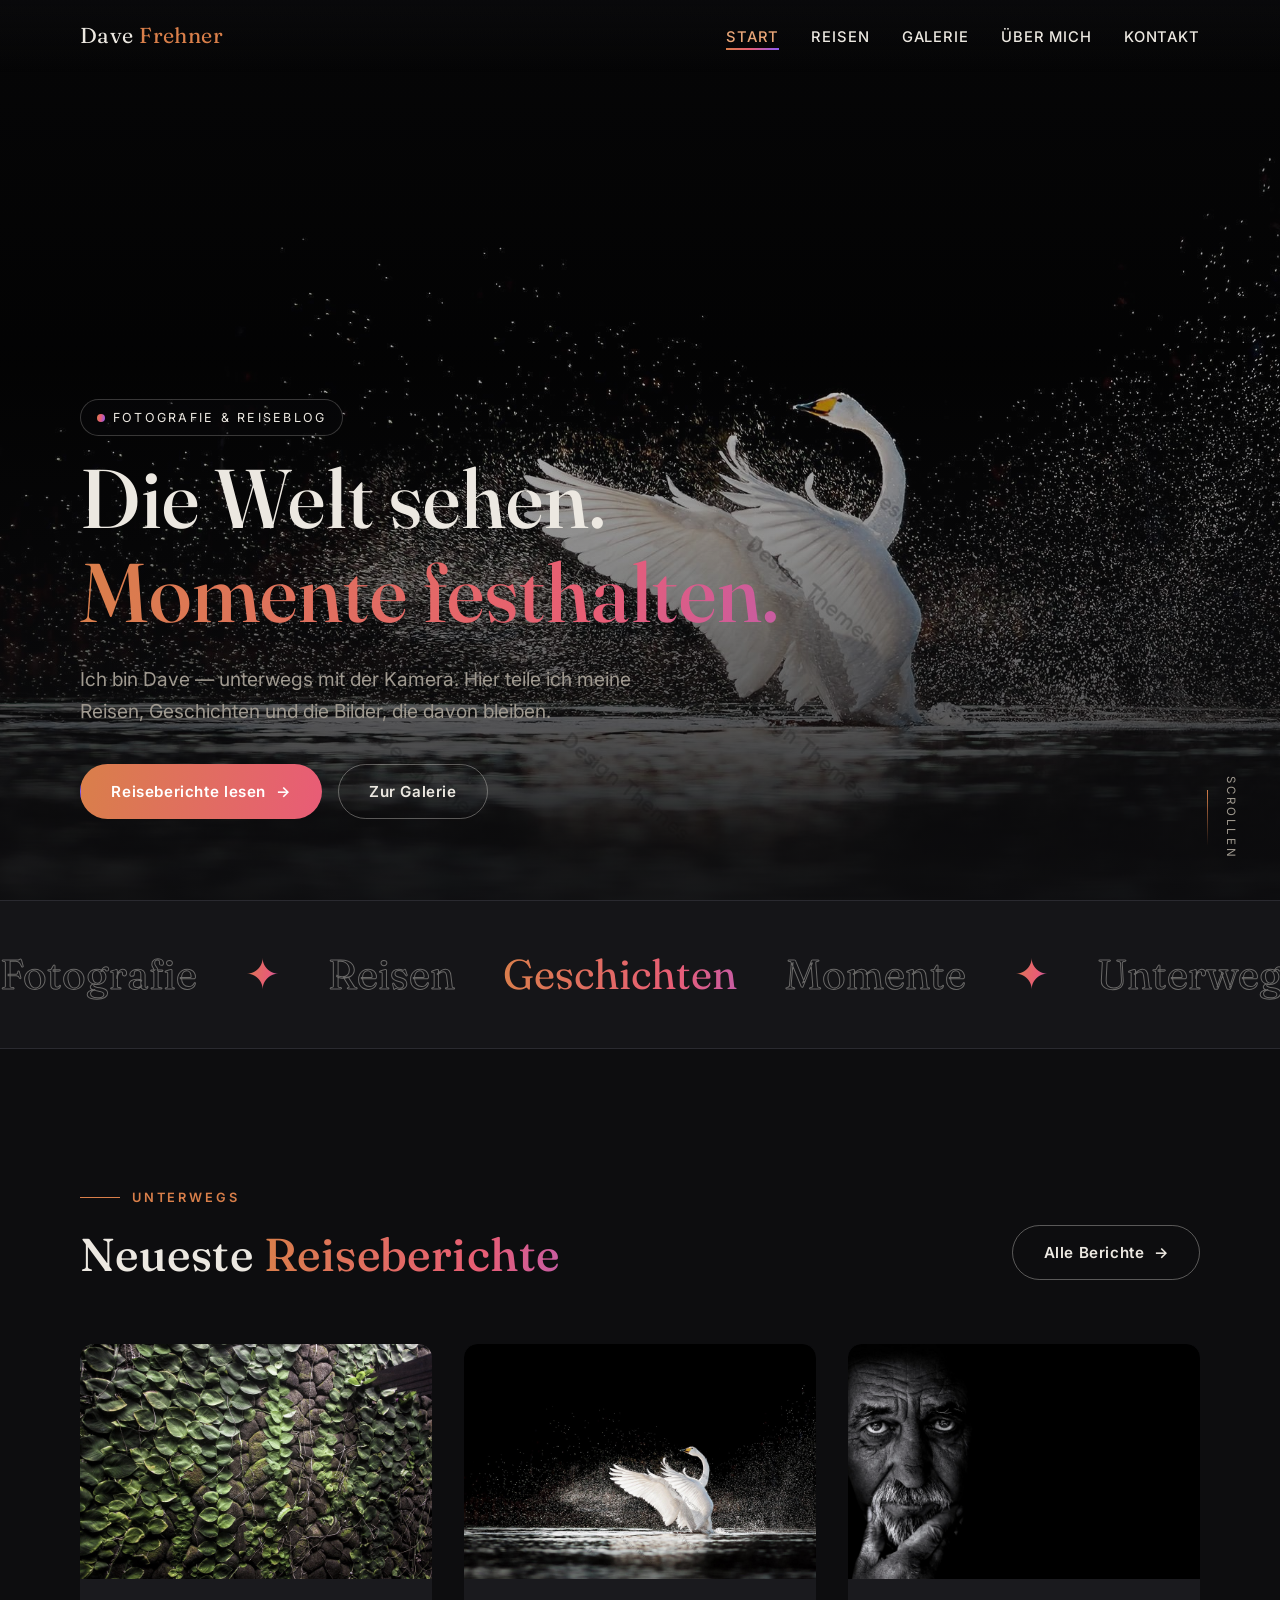
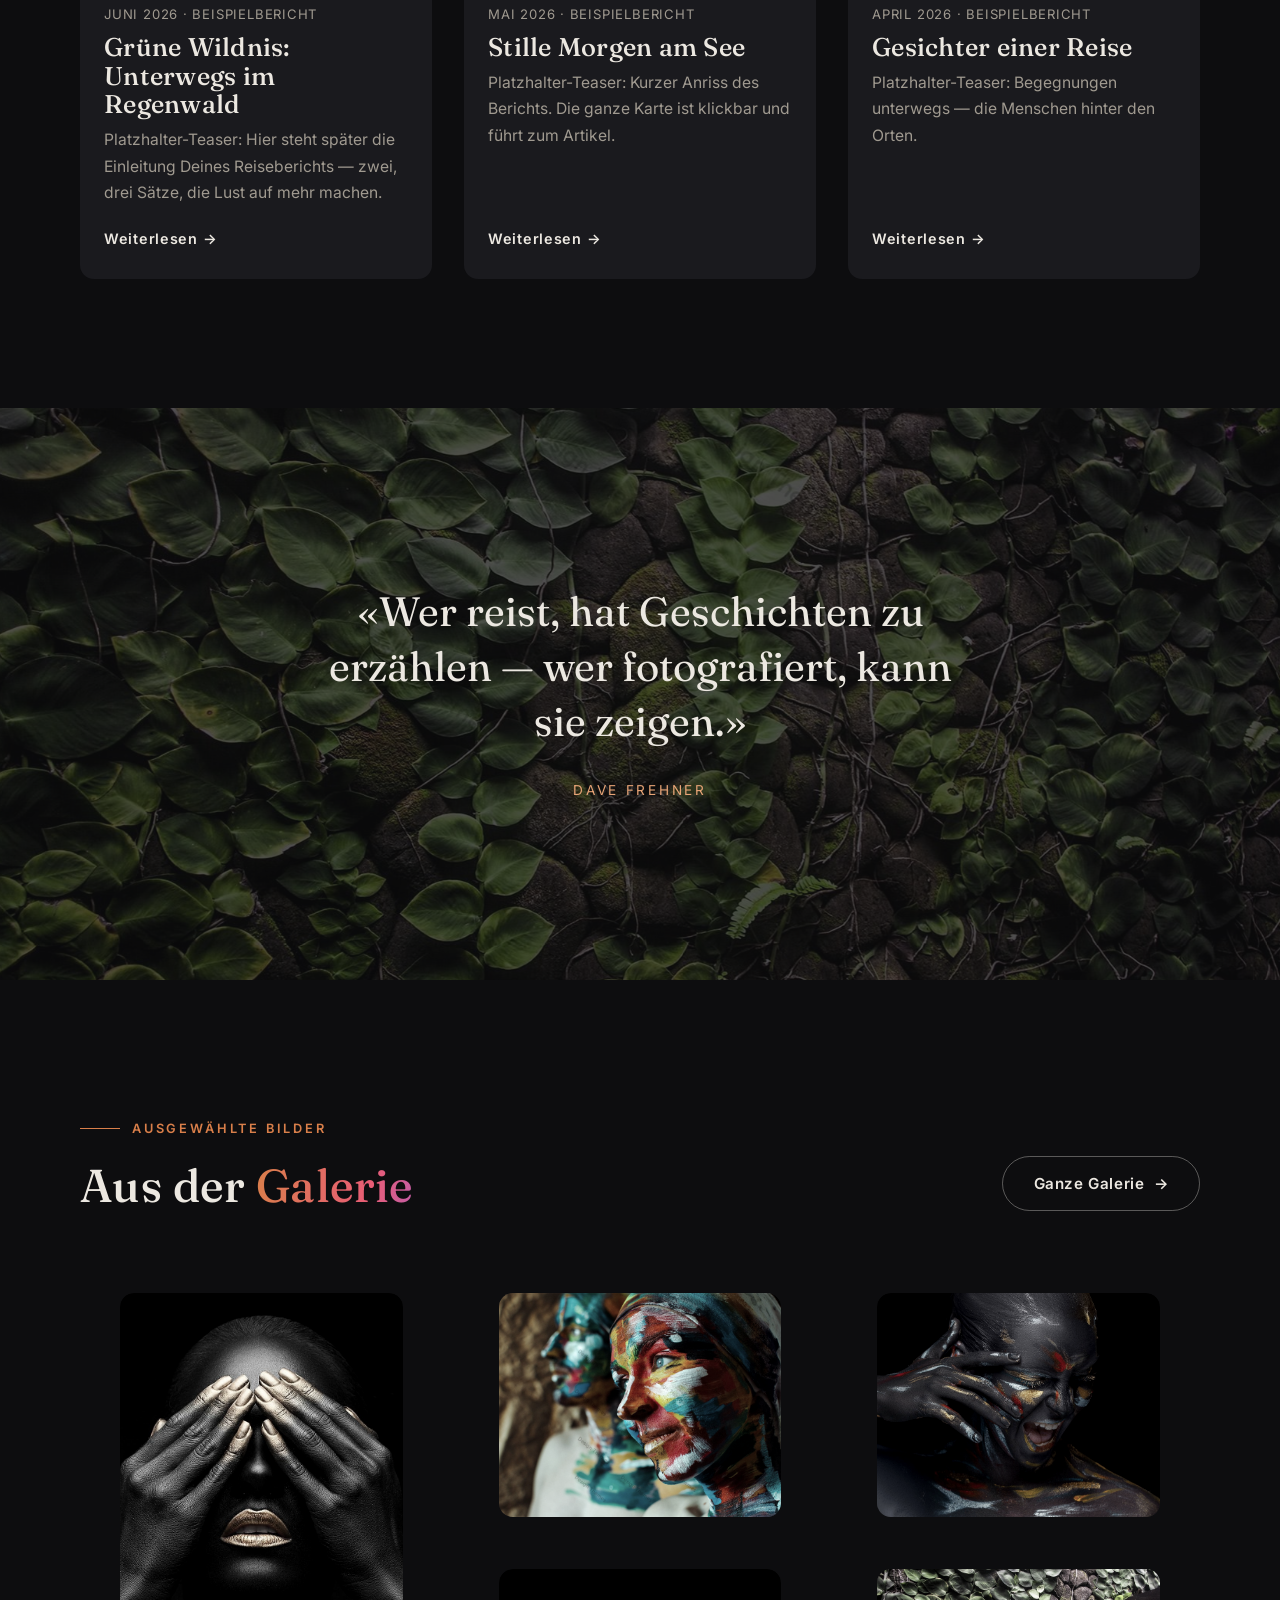
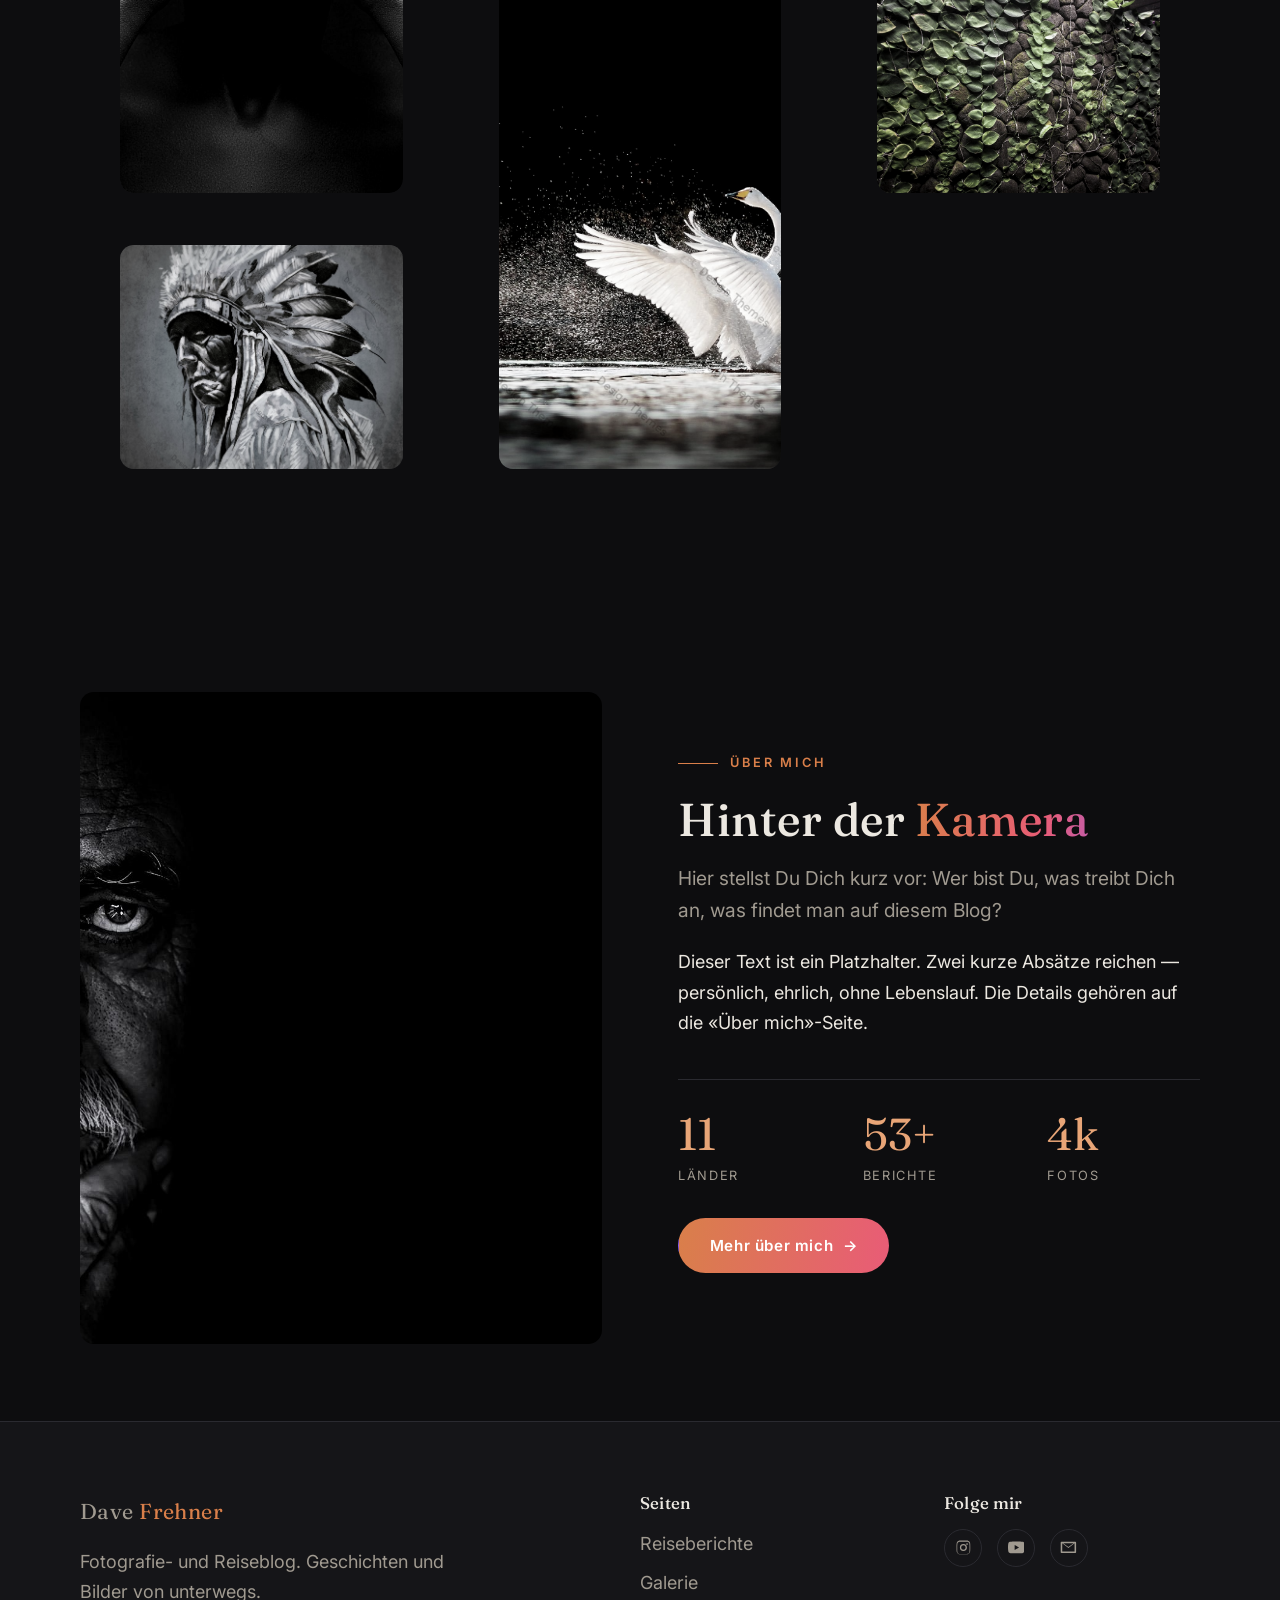
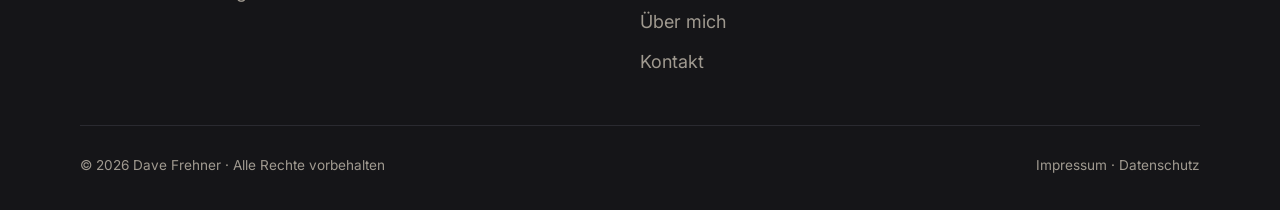
==== index.html @ 91f78898 "Website hinzugefuegt (neue-website)" ====
<!DOCTYPE html>
<html lang="de">
<head>
<meta charset="utf-8">
<meta name="viewport" content="width=device-width, initial-scale=1">
<title>Dave Frehner — Fotografie &amp; Reisen</title>
<meta name="description" content="Persönlicher Foto- und Reiseblog von Dave Frehner. Geschichten, Bilder und Eindrücke von unterwegs.">
<link rel="preconnect" href="https://fonts.googleapis.com">
<link rel="preconnect" href="https://fonts.gstatic.com" crossorigin>
<link href="https://fonts.googleapis.com/css2?family=Fraunces:opsz,wght@9..144,400;9..144,500;9..144,600&family=Inter:wght@400;500;600&display=swap" rel="stylesheet">
<link rel="stylesheet" href="style.css">
</head>
<body>

<div class="scroll-progress" aria-hidden="true"><span></span></div>

<button class="fab-nav" aria-label="Menü öffnen" aria-expanded="false" aria-controls="mega-menu">
  <span class="bars"><span></span><span></span><span></span></span>
</button>

<nav class="mega-menu" id="mega-menu" aria-label="Seitenmenü">
  <div class="mega-inner">
    <ul class="mega-links">
      <li><a href="index.html" aria-current="page"><span class="num">01</span>Start</a></li>
      <li><a href="reisen.html"><span class="num">02</span>Reisen</a></li>
      <li><a href="galerie.html"><span class="num">03</span>Galerie</a></li>
      <li><a href="ueber-mich.html"><span class="num">04</span>Über mich</a></li>
      <li><a href="kontakt.html"><span class="num">05</span>Kontakt</a></li>
    </ul>
    <div class="mega-footer">Fotografie &amp; Reisen · Dave Frehner</div>
  </div>
</nav>

<header class="site-header">
  <nav class="nav" aria-label="Hauptnavigation">
    <a class="brand" href="index.html">Dave <em>Frehner</em></a>
    <ul class="nav-links">
      <li><a href="index.html" aria-current="page">Start</a></li>
      <li><a href="reisen.html">Reisen</a></li>
      <li><a href="galerie.html">Galerie</a></li>
      <li><a href="ueber-mich.html">Über mich</a></li>
      <li><a href="kontakt.html">Kontakt</a></li>
    </ul>
  </nav>
</header>

<main>

  <!-- Hero -->
  <section class="hero">
    <div class="hero-media">
      <video autoplay muted loop playsinline poster="swan.jpg" aria-label="Fotoimpressionen als Videoschleife">
        <source src="hero.mp4" type="video/mp4">
      </video>
    </div>
    <div class="hero-content">
      <span><span class="hero-badge"><span class="dot"></span>Fotografie &amp; Reiseblog</span></span>
      <h1>Die Welt sehen.<br><span class="grad-text">Momente festhalten.</span></h1>
      <p class="lead">Ich bin Dave — unterwegs mit der Kamera. Hier teile ich meine Reisen, Geschichten und die Bilder, die davon bleiben.</p>
      <div class="hero-actions">
        <a class="btn btn-primary" href="reisen.html">Reiseberichte lesen <span class="arrow">→</span></a>
        <a class="btn btn-ghost" href="galerie.html">Zur Galerie</a>
      </div>
    </div>
    <span class="hero-scroll" aria-hidden="true">Scrollen</span>
  </section>

  <!-- Laufband -->
  <div class="marquee" aria-hidden="true">
    <div class="marquee-track"><span>Fotografie</span><span class="fill">✦</span><span>Reisen</span><span class="fill">Geschichten</span><span>Momente</span><span class="fill">✦</span><span>Unterwegs</span><span class="fill">Abenteuer</span><span>Fotografie</span><span class="fill">✦</span><span>Reisen</span><span class="fill">Geschichten</span><span>Momente</span><span class="fill">✦</span><span>Unterwegs</span><span class="fill">Abenteuer</span></div>
  </div>

  <!-- Neueste Reisen -->
  <section class="section">
    <div class="container">
      <div class="section-head reveal">
        <div>
          <span class="kicker">Unterwegs</span>
          <h2>Neueste <span class="grad-text">Reiseberichte</span></h2>
        </div>
        <a class="more btn btn-ghost" href="reisen.html">Alle Berichte <span class="arrow">→</span></a>
      </div>
      <div class="card-grid">
        <article class="card reveal">
          <div class="card-media">
            <span class="card-tag">Natur</span>
            <img src="vines.jpg" alt="Dicht bewachsene grüne Blätterwand" loading="lazy">
          </div>
          <div class="card-body">
            <span class="card-meta">Juni 2026 · Beispielbericht</span>
            <h3><a class="card-link-overlay" href="reise-artikel.html">Grüne Wildnis: Unterwegs im Regenwald</a></h3>
            <p>Platzhalter-Teaser: Hier steht später die Einleitung Deines Reiseberichts — zwei, drei Sätze, die Lust auf mehr machen.</p>
            <span class="card-link">Weiterlesen →</span>
          </div>
        </article>
        <article class="card reveal reveal-delay-1">
          <div class="card-media">
            <span class="card-tag">Tierwelt</span>
            <img src="swan.jpg" alt="Schwan im Gegenlicht auf dunklem See" loading="lazy">
          </div>
          <div class="card-body">
            <span class="card-meta">Mai 2026 · Beispielbericht</span>
            <h3><a class="card-link-overlay" href="reise-artikel.html">Stille Morgen am See</a></h3>
            <p>Platzhalter-Teaser: Kurzer Anriss des Berichts. Die ganze Karte ist klickbar und führt zum Artikel.</p>
            <span class="card-link">Weiterlesen →</span>
          </div>
        </article>
        <article class="card reveal reveal-delay-2">
          <div class="card-media">
            <span class="card-tag">Menschen</span>
            <img src="old-man.jpg" alt="Ausdrucksstarkes Porträt eines älteren Mannes" loading="lazy">
          </div>
          <div class="card-body">
            <span class="card-meta">April 2026 · Beispielbericht</span>
            <h3><a class="card-link-overlay" href="reise-artikel.html">Gesichter einer Reise</a></h3>
            <p>Platzhalter-Teaser: Begegnungen unterwegs — die Menschen hinter den Orten.</p>
            <span class="card-link">Weiterlesen →</span>
          </div>
        </article>
      </div>
    </div>
  </section>

  <!-- Zitat-Banner -->
  <section class="banner">
    <div class="bg"><img class="parallax-media" src="vines.jpg" alt="" loading="lazy"></div>
    <div class="container reveal">
      <blockquote>«Wer reist, hat Geschichten zu erzählen — wer fotografiert, kann sie zeigen.»</blockquote>
      <cite>Dave Frehner</cite>
    </div>
  </section>

  <!-- Galerie-Vorschau -->
  <section class="section">
    <div class="container">
      <div class="section-head reveal">
        <div>
          <span class="kicker">Ausgewählte Bilder</span>
          <h2>Aus der <span class="grad-text">Galerie</span></h2>
        </div>
        <a class="more btn btn-ghost" href="galerie.html">Ganze Galerie <span class="arrow">→</span></a>
      </div>
      <div class="gallery-grid">
        <figure class="gallery-item tall reveal"><img src="woman.jpg" alt="Künstlerisches Porträt in Schwarz und Gold" loading="lazy"><figcaption class="caption">Porträt · Platzhalter</figcaption></figure>
        <figure class="gallery-item reveal reveal-delay-1"><img src="colored-face.jpg" alt="Farbenprächtig bemaltes Gesicht" loading="lazy"><figcaption class="caption">Farben · Platzhalter</figcaption></figure>
        <figure class="gallery-item reveal reveal-delay-2"><img src="face-art.jpg" alt="Dunkles Bodypainting mit Farbakzenten" loading="lazy"><figcaption class="caption">Ausdruck · Platzhalter</figcaption></figure>
        <figure class="gallery-item tall reveal reveal-delay-1"><img src="swan.jpg" alt="Schwan auf dunklem Wasser" loading="lazy"><figcaption class="caption">Tierwelt · Platzhalter</figcaption></figure>
        <figure class="gallery-item reveal reveal-delay-2"><img src="vines.jpg" alt="Grüne Blätterwand" loading="lazy"><figcaption class="caption">Natur · Platzhalter</figcaption></figure>
        <figure class="gallery-item reveal reveal-delay-3"><img src="frame-img4.jpg" alt="Kunstvolle Illustration" loading="lazy"><figcaption class="caption">Kunst · Platzhalter</figcaption></figure>
      </div>
    </div>
  </section>

  <!-- Über mich Teaser -->
  <section class="section tight">
    <div class="container split">
      <div class="split-media reveal">
        <img src="old-man.jpg" alt="Porträtfotografie — Platzhalter für ein eigenes Foto" loading="lazy">
      </div>
      <div class="reveal reveal-delay-1">
        <span class="kicker">Über mich</span>
        <h2>Hinter der <span class="grad-text">Kamera</span></h2>
        <p class="lead">Hier stellst Du Dich kurz vor: Wer bist Du, was treibt Dich an, was findet man auf diesem Blog?</p>
        <p>Dieser Text ist ein Platzhalter. Zwei kurze Absätze reichen — persönlich, ehrlich, ohne Lebenslauf. Die Details gehören auf die «Über mich»-Seite.</p>
        <div class="stats">
          <div class="stat"><span class="num" data-count="24">0</span><span class="label">Länder</span></div>
          <div class="stat"><span class="num" data-count="120" data-suffix="+">0</span><span class="label">Berichte</span></div>
          <div class="stat"><span class="num" data-count="8" data-suffix="k">0</span><span class="label">Fotos</span></div>
        </div>
        <p style="margin-top:2rem"><a class="btn btn-primary" href="ueber-mich.html">Mehr über mich <span class="arrow">→</span></a></p>
      </div>
    </div>
  </section>

</main>

<footer class="site-footer">
  <div class="container">
    <div class="footer-grid">
      <div>
        <a class="brand" href="index.html">Dave <em>Frehner</em></a>
        <p class="footer-tagline" style="margin-top:1rem">Fotografie- und Reiseblog. Geschichten und Bilder von unterwegs.</p>
      </div>
      <div>
        <h4>Seiten</h4>
        <ul>
          <li><a href="reisen.html">Reiseberichte</a></li>
          <li><a href="galerie.html">Galerie</a></li>
          <li><a href="ueber-mich.html">Über mich</a></li>
          <li><a href="kontakt.html">Kontakt</a></li>
        </ul>
      </div>
      <div>
        <h4>Folge mir</h4>
        <div class="socials">
          <a href="#" aria-label="Instagram"><svg viewBox="0 0 24 24"><path d="M12 2.2c3.2 0 3.6 0 4.8.1 1.2.1 1.8.2 2.2.4.6.2 1 .5 1.4.9.4.4.7.8.9 1.4.2.4.4 1 .4 2.2.1 1.2.1 1.6.1 4.8s0 3.6-.1 4.8c-.1 1.2-.2 1.8-.4 2.2-.2.6-.5 1-.9 1.4-.4.4-.8.7-1.4.9-.4.2-1 .4-2.2.4-1.2.1-1.6.1-4.8.1s-3.6 0-4.8-.1c-1.2-.1-1.8-.2-2.2-.4-.6-.2-1-.5-1.4-.9-.4-.4-.7-.8-.9-1.4-.2-.4-.4-1-.4-2.2-.1-1.2-.1-1.6-.1-4.8s0-3.6.1-4.8c.1-1.2.2-1.8.4-2.2.2-.6.5-1 .9-1.4.4-.4.8-.7 1.4-.9.4-.2 1-.4 2.2-.4 1.2-.1 1.6-.1 4.8-.1zm0 1.8c-3.1 0-3.5 0-4.7.1-1.1.1-1.5.2-1.9.3-.5.2-.8.4-1.1.7-.3.3-.5.6-.7 1.1-.1.4-.3.8-.3 1.9-.1 1.2-.1 1.6-.1 4.7s0 3.5.1 4.7c.1 1.1.2 1.5.3 1.9.2.5.4.8.7 1.1.3.3.6.5 1.1.7.4.1.8.3 1.9.3 1.2.1 1.6.1 4.7.1s3.5 0 4.7-.1c1.1-.1 1.5-.2 1.9-.3.5-.2.8-.4 1.1-.7.3-.3.5-.6.7-1.1.1-.4.3-.8.3-1.9.1-1.2.1-1.6.1-4.7s0-3.5-.1-4.7c-.1-1.1-.2-1.5-.3-1.9-.2-.5-.4-.8-.7-1.1-.3-.3-.6-.5-1.1-.7-.4-.1-.8-.3-1.9-.3-1.2-.1-1.6-.1-4.7-.1zm0 3a5 5 0 1 1 0 10 5 5 0 0 1 0-10zm0 1.8a3.2 3.2 0 1 0 0 6.4 3.2 3.2 0 0 0 0-6.4zm5.2-2.9a1.2 1.2 0 1 1 0 2.4 1.2 1.2 0 0 1 0-2.4z"/></svg></a>
          <a href="#" aria-label="YouTube"><svg viewBox="0 0 24 24"><path d="M23.5 6.2a3 3 0 0 0-2.1-2.1C19.5 3.5 12 3.5 12 3.5s-7.5 0-9.4.6A3 3 0 0 0 .5 6.2 31 31 0 0 0 0 12a31 31 0 0 0 .5 5.8 3 3 0 0 0 2.1 2.1c1.9.6 9.4.6 9.4.6s7.5 0 9.4-.6a3 3 0 0 0 2.1-2.1A31 31 0 0 0 24 12a31 31 0 0 0-.5-5.8zM9.5 15.6V8.4L15.8 12l-6.3 3.6z"/></svg></a>
          <a href="mailto:frehner28@gmail.com" aria-label="E-Mail"><svg viewBox="0 0 24 24"><path d="M2 4h20a1 1 0 0 1 1 1v14a1 1 0 0 1-1 1H2a1 1 0 0 1-1-1V5a1 1 0 0 1 1-1zm10 8.7L3.2 6v12h17.6V6L12 12.7zM4.5 6l7.5 5.6L19.5 6h-15z"/></svg></a>
        </div>
      </div>
    </div>
    <div class="footer-bottom">
      <span>© 2026 Dave Frehner · Alle Rechte vorbehalten</span>
      <span><a href="#">Impressum</a> · <a href="#">Datenschutz</a></span>
    </div>
  </div>
</footer>

<script src="main.js"></script>
</body>
</html>
---- style.css ----
/* ==========================================================================
   Dave Frehner — Fotografie & Reisen
   Modernes Redesign auf Basis des RedArt-Templates
   ========================================================================== */

:root {
  --bg: #0d0d0f;
  --bg-elev: #151518;
  --bg-card: #1a1a1e;
  --line: #2a2a30;
  --text: #ece8e1;
  --text-muted: #a09a90;
  --accent: #d97f4a;
  --accent-soft: #e8a577;
  --radius: 14px;
  --container: 1200px;
  --pad: clamp(1.25rem, 4vw, 2.5rem);
  --section: clamp(4.5rem, 10vw, 8.5rem);
  --font-display: "Fraunces", Georgia, serif;
  --font-body: "Inter", system-ui, -apple-system, "Segoe UI", sans-serif;
}

*, *::before, *::after { box-sizing: border-box; }

html { scroll-behavior: smooth; }

body {
  margin: 0;
  background: var(--bg);
  color: var(--text);
  font-family: var(--font-body);
  font-size: clamp(1rem, 0.95rem + 0.25vw, 1.125rem);
  line-height: 1.7;
  -webkit-font-smoothing: antialiased;
  text-rendering: optimizeLegibility;
}

img { max-width: 100%; display: block; }

a { color: var(--accent-soft); text-decoration: none; }
a:hover { color: var(--accent); }

h1, h2, h3, h4 {
  font-family: var(--font-display);
  font-weight: 500;
  line-height: 1.12;
  margin: 0 0 1rem;
  letter-spacing: 0.01em;
}

h1 { font-size: clamp(2.6rem, 6.5vw, 5.5rem); }
h2 { font-size: clamp(1.9rem, 3.6vw, 3rem); }
h3 { font-size: clamp(1.3rem, 2vw, 1.6rem); }

p { margin: 0 0 1.25rem; }

.container { max-width: var(--container); margin-inline: auto; padding-inline: var(--pad); }

.section { padding-block: var(--section); }
.section.tight { padding-block: calc(var(--section) * 0.6); }

/* Kicker / Eyebrow */
.kicker {
  display: inline-flex;
  align-items: center;
  gap: 0.75rem;
  font-size: 0.8rem;
  font-weight: 600;
  letter-spacing: 0.22em;
  text-transform: uppercase;
  color: var(--accent);
  margin-bottom: 1.25rem;
}
.kicker::before {
  content: "";
  width: 2.5rem;
  height: 1px;
  background: var(--accent);
}

.lead {
  font-size: clamp(1.1rem, 1.5vw, 1.3rem);
  color: var(--text-muted);
  max-width: 46ch;
}

/* ==========================================================================
   Header / Navigation
   ========================================================================== */

.site-header {
  position: fixed;
  inset: 0 0 auto 0;
  z-index: 100;
  transition: background 0.35s ease, box-shadow 0.35s ease;
  background: linear-gradient(rgba(13,13,15,0.55), transparent);
}
.site-header.scrolled {
  background: rgba(13,13,15,0.9);
  backdrop-filter: blur(14px);
  -webkit-backdrop-filter: blur(14px);
  box-shadow: 0 1px 0 var(--line);
}

.nav {
  display: flex;
  align-items: center;
  justify-content: space-between;
  gap: 2rem;
  max-width: var(--container);
  margin-inline: auto;
  padding: 1.1rem var(--pad);
}

.brand {
  font-family: var(--font-display);
  font-size: 1.35rem;
  color: var(--text);
  letter-spacing: 0.02em;
  white-space: nowrap;
}
.brand em { font-style: normal; color: var(--accent); }

.nav-links {
  display: flex;
  align-items: center;
  gap: clamp(1.25rem, 2.5vw, 2.25rem);
  list-style: none;
  margin: 0;
  padding: 0;
}
.nav-links a {
  color: var(--text);
  font-size: 0.92rem;
  font-weight: 500;
  letter-spacing: 0.06em;
  text-transform: uppercase;
  position: relative;
  padding-block: 0.3rem;
}
.nav-links a::after {
  content: "";
  position: absolute;
  left: 0; bottom: 0;
  width: 100%; height: 1.5px;
  background: var(--accent);
  transform: scaleX(0);
  transform-origin: left;
  transition: transform 0.3s ease;
}
.nav-links a:hover::after,
.nav-links a[aria-current="page"]::after { transform: scaleX(1); }
.nav-links a[aria-current="page"] { color: var(--accent-soft); }

@media (max-width: 820px) {
  .nav-links { display: none; }
}

/* ==========================================================================
   Buttons
   ========================================================================== */

.btn {
  display: inline-flex;
  align-items: center;
  gap: 0.6rem;
  padding: 0.85rem 1.9rem;
  border-radius: 999px;
  font-weight: 600;
  font-size: 0.95rem;
  letter-spacing: 0.04em;
  border: 1.5px solid transparent;
  cursor: pointer;
  transition: transform 0.25s ease, background 0.25s ease, color 0.25s ease, border-color 0.25s ease;
}
.btn:hover { transform: translateY(-2px); }
.btn-primary { background: var(--accent); color: #16100b; }
.btn-primary:hover { background: var(--accent-soft); color: #16100b; }
.btn-ghost { border-color: rgba(236,232,225,0.35); color: var(--text); }
.btn-ghost:hover { border-color: var(--accent); color: var(--accent-soft); }
.btn .arrow { transition: transform 0.25s ease; }
.btn:hover .arrow { transform: translateX(4px); }

/* ==========================================================================
   Hero
   ========================================================================== */

.hero {
  position: relative;
  min-height: 100svh;
  display: flex;
  align-items: flex-end;
  overflow: hidden;
}
.hero-media {
  position: absolute;
  inset: 0;
}
.hero-media img {
  width: 100%; height: 100%;
  object-fit: cover;
  animation: heroZoom 14s ease-out forwards;
}
@keyframes heroZoom {
  from { transform: scale(1.08); }
  to { transform: scale(1); }
}
.hero-media::after {
  content: "";
  position: absolute;
  inset: 0;
  background:
    linear-gradient(180deg, rgba(13,13,15,0.45) 0%, rgba(13,13,15,0.22) 40%, rgba(13,13,15,0.92) 100%);
}
.hero-content {
  position: relative;
  z-index: 2;
  width: 100%;
  max-width: var(--container);
  margin-inline: auto;
  padding: 0 var(--pad) clamp(4rem, 9vh, 7rem);
}
.hero h1 { max-width: 14ch; margin-bottom: 1.5rem; }
.hero .lead { margin-bottom: 2.25rem; }
.hero-actions { display: flex; flex-wrap: wrap; gap: 1rem; }

.hero-scroll {
  position: absolute;
  right: var(--pad);
  bottom: 2.5rem;
  z-index: 2;
  display: flex;
  flex-direction: column;
  align-items: center;
  gap: 0.75rem;
  color: var(--text-muted);
  font-size: 0.72rem;
  letter-spacing: 0.25em;
  text-transform: uppercase;
  writing-mode: vertical-rl;
}
.hero-scroll::after {
  content: "";
  width: 1px; height: 3.5rem;
  background: linear-gradient(var(--accent), transparent);
  animation: scrollPulse 2.2s ease-in-out infinite;
}
@keyframes scrollPulse {
  0%, 100% { opacity: 0.4; transform: scaleY(0.7); transform-origin: top; }
  50% { opacity: 1; transform: scaleY(1); }
}
@media (max-width: 820px) { .hero-scroll { display: none; } }

/* Sub-page hero (smaller) */
.page-hero {
  position: relative;
  min-height: 52svh;
  display: flex;
  align-items: flex-end;
  overflow: hidden;
}
.page-hero .hero-content { padding-bottom: clamp(2.5rem, 6vh, 4.5rem); }
.page-hero h1 { font-size: clamp(2.4rem, 5.5vw, 4.2rem); }

/* ==========================================================================
   Cards / Reise-Grid
   ========================================================================== */

.section-head {
  display: flex;
  align-items: flex-end;
  justify-content: space-between;
  gap: 2rem;
  margin-bottom: clamp(2.5rem, 5vw, 4rem);
  flex-wrap: wrap;
}
.section-head h2 { margin-bottom: 0; max-width: 20ch; }
.section-head .more { white-space: nowrap; }

.card-grid {
  display: grid;
  grid-template-columns: repeat(auto-fit, minmax(min(320px, 100%), 1fr));
  gap: clamp(1.25rem, 2.5vw, 2rem);
}

.card {
  position: relative;
  border-radius: var(--radius);
  overflow: hidden;
  background: var(--bg-card);
  display: flex;
  flex-direction: column;
  transition: transform 0.35s ease, box-shadow 0.35s ease;
}
.card:hover { transform: translateY(-6px); box-shadow: 0 24px 48px -24px rgba(0,0,0,0.7); }

.card-media { position: relative; aspect-ratio: 3 / 2; overflow: hidden; }
.card-media img {
  width: 100%; height: 100%;
  object-fit: cover;
  transition: transform 0.6s ease;
}
.card:hover .card-media img { transform: scale(1.05); }

.card-tag {
  position: absolute;
  top: 1rem; left: 1rem;
  background: rgba(13,13,15,0.72);
  backdrop-filter: blur(6px);
  color: var(--accent-soft);
  font-size: 0.72rem;
  font-weight: 600;
  letter-spacing: 0.14em;
  text-transform: uppercase;
  padding: 0.4rem 0.85rem;
  border-radius: 999px;
}

.card-body { padding: 1.5rem 1.5rem 1.75rem; display: flex; flex-direction: column; gap: 0.5rem; flex: 1; }
.card-meta { font-size: 0.82rem; color: var(--text-muted); letter-spacing: 0.06em; text-transform: uppercase; }
.card-body h3 { margin: 0; }
.card-body h3 a { color: var(--text); }
.card-body h3 a:hover { color: var(--accent-soft); }
.card-body p { color: var(--text-muted); font-size: 0.98rem; margin: 0; }
.card-link {
  margin-top: auto;
  padding-top: 0.75rem;
  font-size: 0.9rem;
  font-weight: 600;
  letter-spacing: 0.05em;
}

/* Stretched-Link: ganze Karte klickbar */
.card-link-overlay::after { content: ""; position: absolute; inset: 0; }

/* ==========================================================================
   Galerie
   ========================================================================== */

.filter-bar {
  display: flex;
  flex-wrap: wrap;
  gap: 0.6rem;
  margin-bottom: clamp(2rem, 4vw, 3rem);
}
.filter-btn {
  background: none;
  border: 1.5px solid var(--line);
  color: var(--text-muted);
  font-family: var(--font-body);
  font-size: 0.85rem;
  font-weight: 600;
  letter-spacing: 0.06em;
  padding: 0.55rem 1.3rem;
  border-radius: 999px;
  cursor: pointer;
  transition: all 0.25s ease;
}
.filter-btn:hover { border-color: var(--accent); color: var(--accent-soft); }
.filter-btn.active { background: var(--accent); border-color: var(--accent); color: #16100b; }

.gallery-grid {
  display: grid;
  grid-template-columns: repeat(auto-fill, minmax(min(300px, 100%), 1fr));
  grid-auto-rows: 260px;
  grid-auto-flow: dense;
  gap: 1rem;
}
.gallery-item {
  position: relative;
  border-radius: var(--radius);
  overflow: hidden;
  cursor: zoom-in;
  border: 0;
  padding: 0;
  background: var(--bg-card);
}
.gallery-item.tall { grid-row: span 2; }
.gallery-item img {
  width: 100%; height: 100%;
  object-fit: cover;
  transition: transform 0.6s ease;
}
.gallery-item:hover img { transform: scale(1.06); }
.gallery-item figcaption,
.gallery-item .caption {
  position: absolute;
  inset: auto 0 0 0;
  padding: 2.5rem 1.25rem 1.1rem;
  background: linear-gradient(transparent, rgba(13,13,15,0.85));
  color: var(--text);
  font-size: 0.9rem;
  letter-spacing: 0.04em;
  opacity: 0;
  transform: translateY(8px);
  transition: opacity 0.35s ease, transform 0.35s ease;
  text-align: left;
}
.gallery-item:hover .caption { opacity: 1; transform: translateY(0); }
.gallery-item.hidden { display: none; }

/* Lightbox */
.lightbox {
  position: fixed;
  inset: 0;
  z-index: 200;
  background: rgba(8,8,10,0.94);
  display: none;
  align-items: center;
  justify-content: center;
  padding: 2rem;
}
.lightbox.open { display: flex; }
.lightbox img {
  max-width: min(92vw, 1400px);
  max-height: 84vh;
  border-radius: 8px;
  box-shadow: 0 40px 80px -30px rgba(0,0,0,0.9);
}
.lightbox-caption {
  position: absolute;
  bottom: 2rem; left: 50%;
  transform: translateX(-50%);
  color: var(--text-muted);
  font-size: 0.95rem;
  letter-spacing: 0.04em;
}
.lightbox-close, .lightbox-prev, .lightbox-next {
  position: absolute;
  background: rgba(255,255,255,0.07);
  border: 0;
  color: var(--text);
  width: 3rem; height: 3rem;
  border-radius: 50%;
  font-size: 1.3rem;
  cursor: pointer;
  display: grid;
  place-items: center;
  transition: background 0.25s ease;
}
.lightbox-close:hover, .lightbox-prev:hover, .lightbox-next:hover { background: var(--accent); color: #16100b; }
.lightbox-close { top: 1.5rem; right: 1.5rem; }
.lightbox-prev { left: 1.5rem; top: 50%; transform: translateY(-50%); }
.lightbox-next { right: 1.5rem; top: 50%; transform: translateY(-50%); }

/* ==========================================================================
   Split-Sektionen (Bild + Text)
   ========================================================================== */

.split {
  display: grid;
  grid-template-columns: 1fr 1fr;
  gap: clamp(2.5rem, 6vw, 6rem);
  align-items: center;
}
.split-media {
  border-radius: var(--radius);
  overflow: hidden;
  aspect-ratio: 4 / 5;
}
.split-media img { width: 100%; height: 100%; object-fit: cover; }
.split-media.landscape { aspect-ratio: 4 / 3; }
@media (max-width: 820px) {
  .split { grid-template-columns: 1fr; }
}

/* Stat-Zeile */
.stats {
  display: grid;
  grid-template-columns: repeat(auto-fit, minmax(140px, 1fr));
  gap: 2rem;
  margin-top: 2.5rem;
  padding-top: 2rem;
  border-top: 1px solid var(--line);
}
.stat .num {
  display: block;
  font-family: var(--font-display);
  font-size: clamp(2rem, 3.5vw, 2.8rem);
  color: var(--accent-soft);
  line-height: 1;
}
.stat .label {
  display: block;
  font-size: 0.8rem;
  color: var(--text-muted);
  letter-spacing: 0.12em;
  text-transform: uppercase;
  margin-top: 0.5rem;
}

/* ==========================================================================
   Zitat / Banner
   ========================================================================== */

.banner {
  position: relative;
  overflow: hidden;
  padding-block: clamp(6rem, 14vw, 11rem);
}
.banner .bg {
  position: absolute; inset: 0;
}
.banner .bg img { width: 100%; height: 100%; object-fit: cover; }
.banner .bg::after {
  content: "";
  position: absolute; inset: 0;
  background: rgba(13,13,15,0.72);
}
.banner .container { position: relative; z-index: 2; text-align: center; }
.banner blockquote {
  font-family: var(--font-display);
  font-size: clamp(1.5rem, 3.2vw, 2.6rem);
  line-height: 1.35;
  max-width: 26ch;
  margin: 0 auto 1.5rem;
}
.banner cite {
  font-style: normal;
  font-family: var(--font-body);
  font-size: 0.85rem;
  letter-spacing: 0.2em;
  text-transform: uppercase;
  color: var(--accent-soft);
}

/* ==========================================================================
   Blog-Artikel
   ========================================================================== */

.article-body {
  max-width: 720px;
  margin-inline: auto;
}
.article-body p { color: #d5d0c8; }
.article-body h2 { font-size: clamp(1.6rem, 2.6vw, 2.1rem); margin-top: 3rem; }
.article-meta {
  display: flex;
  flex-wrap: wrap;
  gap: 1.5rem;
  color: var(--text-muted);
  font-size: 0.88rem;
  letter-spacing: 0.08em;
  text-transform: uppercase;
  margin-bottom: 2rem;
}
.article-figure { margin: 3rem 0; }
.article-figure img { border-radius: var(--radius); width: 100%; }
.article-figure figcaption {
  margin-top: 0.75rem;
  font-size: 0.88rem;
  color: var(--text-muted);
  text-align: center;
}
.article-full { max-width: 100%; }

.pagination-nav {
  display: flex;
  justify-content: space-between;
  gap: 1rem;
  margin-top: 4rem;
  padding-top: 2rem;
  border-top: 1px solid var(--line);
}

/* ==========================================================================
   Kontakt
   ========================================================================== */

.contact-grid {
  display: grid;
  grid-template-columns: 1fr 1.2fr;
  gap: clamp(2.5rem, 6vw, 5rem);
}
@media (max-width: 820px) { .contact-grid { grid-template-columns: 1fr; } }

.contact-list { list-style: none; padding: 0; margin: 2rem 0 0; display: grid; gap: 1.25rem; }
.contact-list li { display: flex; gap: 1rem; align-items: baseline; }
.contact-list .ico { color: var(--accent); flex: none; width: 1.4rem; text-align: center; }

form.contact-form { display: grid; gap: 1.1rem; }
.form-row { display: grid; grid-template-columns: 1fr 1fr; gap: 1.1rem; }
@media (max-width: 600px) { .form-row { grid-template-columns: 1fr; } }
.contact-form label {
  display: grid;
  gap: 0.45rem;
  font-size: 0.85rem;
  font-weight: 600;
  letter-spacing: 0.08em;
  text-transform: uppercase;
  color: var(--text-muted);
}
.contact-form input, .contact-form textarea {
  background: var(--bg-card);
  border: 1.5px solid var(--line);
  border-radius: 10px;
  color: var(--text);
  font-family: var(--font-body);
  font-size: 1rem;
  padding: 0.9rem 1.1rem;
  transition: border-color 0.25s ease;
}
.contact-form input:focus, .contact-form textarea:focus {
  outline: none;
  border-color: var(--accent);
}
.contact-form textarea { min-height: 160px; resize: vertical; }

/* ==========================================================================
   Footer
   ========================================================================== */

.site-footer {
  border-top: 1px solid var(--line);
  background: var(--bg-elev);
  padding-block: clamp(3rem, 6vw, 4.5rem) 2rem;
}
.footer-grid {
  display: grid;
  grid-template-columns: 2fr 1fr 1fr;
  gap: 3rem;
  margin-bottom: 3rem;
}
@media (max-width: 820px) { .footer-grid { grid-template-columns: 1fr; gap: 2rem; } }
.site-footer h4 { font-size: 1.05rem; margin-bottom: 1rem; }
.site-footer ul { list-style: none; margin: 0; padding: 0; display: grid; gap: 0.55rem; }
.site-footer a { color: var(--text-muted); }
.site-footer a:hover { color: var(--accent-soft); }
.footer-tagline { color: var(--text-muted); max-width: 36ch; }
.footer-bottom {
  display: flex;
  flex-wrap: wrap;
  justify-content: space-between;
  gap: 1rem;
  padding-top: 1.75rem;
  border-top: 1px solid var(--line);
  color: var(--text-muted);
  font-size: 0.85rem;
}
.socials { display: flex; gap: 0.9rem; }
.socials a {
  width: 2.4rem; height: 2.4rem;
  border: 1.5px solid var(--line);
  border-radius: 50%;
  display: grid;
  place-items: center;
  color: var(--text-muted);
  transition: all 0.25s ease;
}
.socials a:hover { border-color: var(--accent); color: var(--accent-soft); transform: translateY(-2px); }
.socials svg { width: 1.05rem; height: 1.05rem; fill: currentColor; }

/* ==========================================================================
   Scroll-Reveal
   ========================================================================== */

.reveal {
  opacity: 0;
  transform: translateY(28px);
  transition: opacity 0.7s ease, transform 0.7s ease;
}
.reveal.visible { opacity: 1; transform: none; }
.reveal-delay-1 { transition-delay: 0.1s; }
.reveal-delay-2 { transition-delay: 0.2s; }
.reveal-delay-3 { transition-delay: 0.3s; }

@media (prefers-reduced-motion: reduce) {
  .reveal { opacity: 1; transform: none; transition: none; }
  .hero-media img { animation: none; }
  html { scroll-behavior: auto; }
}

/* ==========================================================================
   V2 — Dynamik-Layer: Gradients, Video, Hover-Farbwechsel, Overlay-Menü
   ========================================================================== */

:root {
  --grad: linear-gradient(100deg, #d97f4a 0%, #e85d75 45%, #8b5cf6 100%);
  --grad-animated: linear-gradient(100deg, #d97f4a, #e85d75, #8b5cf6, #4ac6d9, #d97f4a);
}

/* Animierter Verlaufs-Text */
.grad-text {
  background: var(--grad-animated);
  background-size: 300% 100%;
  -webkit-background-clip: text;
  background-clip: text;
  color: transparent;
  animation: gradFlow 7s linear infinite;
}
@keyframes gradFlow {
  to { background-position: 300% 0; }
}

/* Scroll-Fortschrittsbalken */
.scroll-progress {
  position: fixed;
  inset: 0 0 auto 0;
  height: 3px;
  z-index: 300;
  background: transparent;
  pointer-events: none;
}
.scroll-progress span {
  display: block;
  height: 100%;
  width: 100%;
  background: var(--grad);
  transform: scaleX(0);
  transform-origin: left;
}

/* Topnav blendet beim Runterscrollen aus */
.site-header { transition: background 0.35s ease, box-shadow 0.35s ease, transform 0.45s cubic-bezier(0.4,0,0.2,1), opacity 0.35s ease; }
.site-header.hidden { transform: translateY(-110%); opacity: 0; pointer-events: none; }

/* ---- Floating Hamburger (erscheint beim Scrollen) ---- */
.fab-nav {
  position: fixed;
  top: 1.4rem; right: 1.4rem;
  z-index: 260;
  width: 3.6rem; height: 3.6rem;
  border-radius: 50%;
  border: 0;
  cursor: pointer;
  background: rgba(20,20,24,0.75);
  backdrop-filter: blur(12px);
  -webkit-backdrop-filter: blur(12px);
  box-shadow: 0 8px 30px -8px rgba(0,0,0,0.7), inset 0 0 0 1.5px rgba(236,232,225,0.14);
  display: grid;
  place-items: center;
  transform: scale(0);
  opacity: 0;
  transition: transform 0.35s cubic-bezier(0.34,1.56,0.64,1), opacity 0.3s ease, box-shadow 0.3s ease;
}
.fab-nav.show { transform: scale(1); opacity: 1; }
.fab-nav:hover { box-shadow: 0 8px 34px -6px rgba(232,93,117,0.55), inset 0 0 0 1.5px rgba(232,93,117,0.6); }
.fab-nav .bars { position: relative; width: 1.5rem; height: 14px; display: block; }
.fab-nav .bars span {
  position: absolute;
  left: 0;
  width: 100%; height: 2px;
  border-radius: 2px;
  background: var(--grad);
  background-size: 200% 100%;
  transition: transform 0.35s ease, opacity 0.25s ease, top 0.35s ease, width 0.3s ease;
}
.fab-nav .bars span:nth-child(1) { top: 0; }
.fab-nav .bars span:nth-child(2) { top: 6px; width: 70%; }
.fab-nav .bars span:nth-child(3) { top: 12px; }
.fab-nav:hover .bars span { animation: gradFlow 2.5s linear infinite; width: 100%; }
.fab-nav.open .bars span:nth-child(1) { top: 6px; transform: rotate(45deg); }
.fab-nav.open .bars span:nth-child(2) { opacity: 0; }
.fab-nav.open .bars span:nth-child(3) { top: 6px; transform: rotate(-45deg); }
@media (max-width: 820px) {
  .fab-nav { transform: scale(1); opacity: 1; }  /* Mobile: immer sichtbar */
}

/* ---- Fullscreen-Overlay-Menü ---- */
.mega-menu {
  position: fixed;
  inset: 0;
  z-index: 250;
  background: rgba(10,10,13,0.92);
  backdrop-filter: blur(18px);
  -webkit-backdrop-filter: blur(18px);
  display: flex;
  align-items: center;
  justify-content: center;
  opacity: 0;
  visibility: hidden;
  transition: opacity 0.45s ease, visibility 0.45s ease;
  overflow: hidden;
}
.mega-menu.open { opacity: 1; visibility: visible; }

/* wandernde Farb-Blobs im Menü-Hintergrund */
.mega-menu::before, .mega-menu::after {
  content: "";
  position: absolute;
  width: 55vmax; height: 55vmax;
  border-radius: 50%;
  filter: blur(90px);
  opacity: 0.16;
  pointer-events: none;
}
.mega-menu::before {
  background: radial-gradient(circle, #e85d75, transparent 65%);
  top: -18vmax; left: -12vmax;
  animation: blobDrift 16s ease-in-out infinite alternate;
}
.mega-menu::after {
  background: radial-gradient(circle, #8b5cf6, transparent 65%);
  bottom: -20vmax; right: -14vmax;
  animation: blobDrift 19s ease-in-out infinite alternate-reverse;
}
@keyframes blobDrift {
  from { transform: translate(0,0) scale(1); }
  to { transform: translate(9vmax, 6vmax) scale(1.25); }
}

.mega-inner { text-align: center; position: relative; z-index: 2; }
.mega-links { list-style: none; margin: 0; padding: 0; display: grid; gap: clamp(0.4rem, 1.5vh, 1rem); }
.mega-links a {
  font-family: var(--font-display);
  font-size: clamp(2.1rem, 6vh, 3.8rem);
  color: var(--text);
  display: inline-block;
  position: relative;
  line-height: 1.25;
  transition: transform 0.3s ease, color 0.3s ease;
}
.mega-links a:hover, .mega-links a[aria-current="page"] {
  background: var(--grad-animated);
  background-size: 300% 100%;
  -webkit-background-clip: text;
  background-clip: text;
  color: transparent;
  animation: gradFlow 4s linear infinite;
  transform: translateX(0.4em) skewX(-3deg);
}
.mega-links .num {
  font-family: var(--font-body);
  font-size: 0.8rem;
  color: var(--text-muted);
  vertical-align: super;
  margin-right: 0.6rem;
  letter-spacing: 0.1em;
}
.mega-links li {
  opacity: 0;
  transform: translateY(26px);
  transition: opacity 0.5s ease, transform 0.5s cubic-bezier(0.22,1,0.36,1);
}
.mega-menu.open .mega-links li { opacity: 1; transform: none; }
.mega-menu.open .mega-links li:nth-child(1) { transition-delay: 0.10s; }
.mega-menu.open .mega-links li:nth-child(2) { transition-delay: 0.17s; }
.mega-menu.open .mega-links li:nth-child(3) { transition-delay: 0.24s; }
.mega-menu.open .mega-links li:nth-child(4) { transition-delay: 0.31s; }
.mega-menu.open .mega-links li:nth-child(5) { transition-delay: 0.38s; }
.mega-footer {
  margin-top: clamp(1.5rem, 4vh, 3rem);
  color: var(--text-muted);
  font-size: 0.85rem;
  letter-spacing: 0.14em;
  text-transform: uppercase;
  opacity: 0;
  transition: opacity 0.5s ease 0.5s;
}
.mega-menu.open .mega-footer { opacity: 1; }

/* ---- Hero-Video ---- */
.hero-media video {
  width: 100%; height: 100%;
  object-fit: cover;
}
.hero-badge {
  display: inline-flex;
  align-items: center;
  gap: 0.5rem;
  margin-bottom: 1rem;
  padding: 0.45rem 1rem;
  border-radius: 999px;
  border: 1px solid rgba(236,232,225,0.22);
  background: rgba(13,13,15,0.35);
  backdrop-filter: blur(8px);
  font-size: 0.78rem;
  letter-spacing: 0.18em;
  text-transform: uppercase;
  color: var(--text);
}
.hero-badge .dot {
  width: 8px; height: 8px;
  border-radius: 50%;
  background: var(--grad);
  animation: pulseDot 2s ease-in-out infinite;
}
@keyframes pulseDot {
  0%, 100% { box-shadow: 0 0 0 0 rgba(232,93,117,0.6); }
  50% { box-shadow: 0 0 0 7px rgba(232,93,117,0); }
}

/* Hero-Text: gestaffeltes Einfliegen */
.hero-content > * { opacity: 0; transform: translateY(30px); animation: riseIn 0.9s cubic-bezier(0.22,1,0.36,1) forwards; }
.hero-content > *:nth-child(1) { animation-delay: 0.15s; }
.hero-content > *:nth-child(2) { animation-delay: 0.3s; }
.hero-content > *:nth-child(3) { animation-delay: 0.45s; }
.hero-content > *:nth-child(4) { animation-delay: 0.6s; }
.hero-content > *:nth-child(5) { animation-delay: 0.75s; }
@keyframes riseIn { to { opacity: 1; transform: none; } }

/* ---- Buttons: Farbwechsel beim Hover ---- */
.btn-primary {
  background: var(--grad);
  background-size: 220% 100%;
  background-position: 0% 0;
  color: #fff;
  transition: background-position 0.5s ease, transform 0.25s ease, box-shadow 0.3s ease;
}
.btn-primary:hover {
  background-position: 95% 0;
  color: #fff;
  box-shadow: 0 12px 30px -10px rgba(232,93,117,0.55);
}
.btn-ghost {
  position: relative;
  overflow: hidden;
  z-index: 1;
  transition: color 0.3s ease, border-color 0.3s ease, transform 0.25s ease;
}
.btn-ghost::before {
  content: "";
  position: absolute;
  inset: 0;
  z-index: -1;
  background: var(--grad);
  opacity: 0;
  transition: opacity 0.35s ease;
}
.btn-ghost:hover { color: #fff; border-color: transparent; }
.btn-ghost:hover::before { opacity: 1; }

/* ---- Nav-Links: Verlaufs-Unterstrich ---- */
.nav-links a::after { background: var(--grad); height: 2px; }

/* ---- Karten: Farbwechsel + Gradient-Rahmen + Tilt ---- */
.card {
  will-change: transform;
  transform-style: preserve-3d;
}
.card::before {
  content: "";
  position: absolute;
  inset: 0;
  border-radius: var(--radius);
  padding: 1.5px;
  background: var(--grad-animated);
  background-size: 300% 100%;
  -webkit-mask: linear-gradient(#000 0 0) content-box, linear-gradient(#000 0 0);
  -webkit-mask-composite: xor;
  mask-composite: exclude;
  opacity: 0;
  transition: opacity 0.35s ease;
  animation: gradFlow 5s linear infinite;
  pointer-events: none;
  z-index: 3;
}
.card:hover::before { opacity: 1; }
.card-media img { filter: saturate(0.75); transition: transform 0.6s ease, filter 0.5s ease; }
.card:hover .card-media img { filter: saturate(1.25); transform: scale(1.06); }
.card:hover .card-body h3 a {
  background: var(--grad);
  -webkit-background-clip: text;
  background-clip: text;
  color: transparent;
}
.card-tag { transition: background 0.3s ease, color 0.3s ease; }
.card:hover .card-tag { background: var(--grad); color: #fff; }

/* ---- Galerie: Duotone → Farbe beim Hover ---- */
.gallery-item img { filter: grayscale(0.5) contrast(1.03); transition: transform 0.6s ease, filter 0.5s ease; }
.gallery-item:hover img { filter: grayscale(0) contrast(1); transform: scale(1.07) rotate(0.4deg); }
.gallery-item::after {
  content: "";
  position: absolute;
  inset: 0;
  background: var(--grad);
  opacity: 0;
  mix-blend-mode: overlay;
  transition: opacity 0.4s ease;
  pointer-events: none;
}
.gallery-item:hover::after { opacity: 0.35; }

/* ---- Marquee-Laufband ---- */
.marquee {
  overflow: hidden;
  padding-block: clamp(1.5rem, 3vw, 2.5rem);
  border-top: 1px solid var(--line);
  border-bottom: 1px solid var(--line);
  background: var(--bg-elev);
}
.marquee-track {
  display: flex;
  gap: 3rem;
  width: max-content;
  animation: marqueeMove 26s linear infinite;
}
.marquee:hover .marquee-track { animation-play-state: paused; }
.marquee span {
  font-family: var(--font-display);
  font-size: clamp(1.6rem, 3.5vw, 2.6rem);
  white-space: nowrap;
  color: transparent;
  -webkit-text-stroke: 1px rgba(236,232,225,0.4);
  transition: color 0.3s ease;
}
.marquee span.fill {
  -webkit-text-stroke: 0;
  background: var(--grad-animated);
  background-size: 300% 100%;
  -webkit-background-clip: text;
  background-clip: text;
  animation: gradFlow 7s linear infinite;
}
@keyframes marqueeMove {
  to { transform: translateX(-50%); }
}

/* ---- Parallax-Elemente ---- */
.parallax-media { will-change: transform; }

/* ---- Socials: Farbwechsel ---- */
.socials a:hover {
  background: var(--grad);
  border-color: transparent;
  color: #fff;
  transform: translateY(-3px) scale(1.06);
}

/* ---- Filter-Buttons ---- */
.filter-btn.active { background: var(--grad); border-color: transparent; color: #fff; }
.filter-btn:hover { transform: translateY(-2px); }

/* ---- Bewegung reduzieren ---- */
@media (prefers-reduced-motion: reduce) {
  .grad-text, .marquee-track, .fab-nav .bars span, .card::before,
  .mega-menu::before, .mega-menu::after, .hero-badge .dot { animation: none !important; }
  .hero-content > * { animation: none; opacity: 1; transform: none; }
}
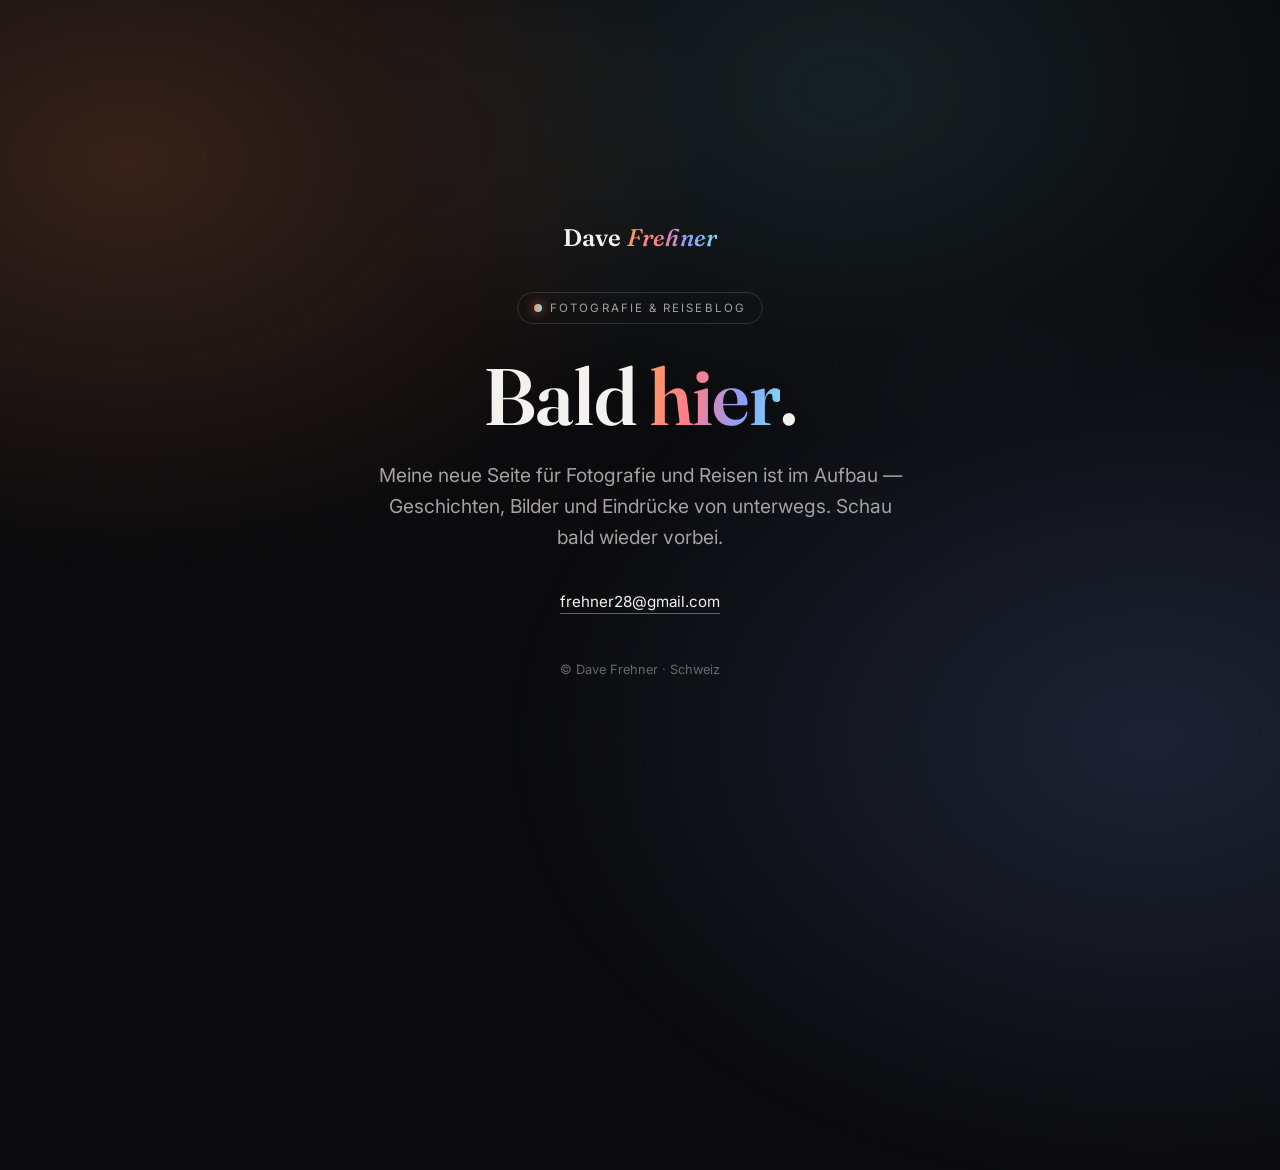
==== commit 7c9eb46b: "Coming-Soon-Startseite; volle Seite als home.html" ====
--- a/index.html
+++ b/index.html
@@ -4,208 +4,76 @@
 <meta charset="utf-8">
 <meta name="viewport" content="width=device-width, initial-scale=1">
 <title>Dave Frehner — Fotografie &amp; Reisen</title>
-<meta name="description" content="Persönlicher Foto- und Reiseblog von Dave Frehner. Geschichten, Bilder und Eindrücke von unterwegs.">
+<meta name="description" content="Die neue Foto- und Reise-Seite von Dave Frehner entsteht. Bald hier.">
+<meta name="robots" content="noindex">
 <link rel="preconnect" href="https://fonts.googleapis.com">
 <link rel="preconnect" href="https://fonts.gstatic.com" crossorigin>
-<link href="https://fonts.googleapis.com/css2?family=Fraunces:opsz,wght@9..144,400;9..144,500;9..144,600&family=Inter:wght@400;500;600&display=swap" rel="stylesheet">
-<link rel="stylesheet" href="style.css">
+<link href="https://fonts.googleapis.com/css2?family=Fraunces:ital,opsz,wght@0,9..144,400;0,9..144,600;1,9..144,500&family=Inter:wght@400;500&display=swap" rel="stylesheet">
+<style>
+  :root{
+    --bg:#0b0b0d; --text:#f4f2ee; --muted:#a5a1a0;
+    --grad:linear-gradient(100deg,#ff9a62,#ff7d8a 35%,#8aa0ff 70%,#7bdff2);
+  }
+  *{box-sizing:border-box;margin:0;padding:0}
+  html,body{height:100%}
+  body{
+    background:var(--bg); color:var(--text);
+    font-family:"Inter",system-ui,sans-serif;
+    min-height:100dvh; display:flex; align-items:center; justify-content:center;
+    padding:2rem; overflow:hidden; position:relative;
+  }
+  body::before{
+    content:""; position:absolute; inset:-30%; z-index:0;
+    background:
+      radial-gradient(40% 40% at 25% 30%, rgba(255,140,90,.18), transparent 70%),
+      radial-gradient(45% 45% at 75% 70%, rgba(120,160,255,.16), transparent 70%),
+      radial-gradient(35% 35% at 60% 25%, rgba(123,223,242,.10), transparent 70%);
+    filter:blur(10px);
+    animation:drift 18s ease-in-out infinite alternate;
+  }
+  @keyframes drift{from{transform:translate3d(-2%, -1%,0) scale(1)}to{transform:translate3d(2%,2%,0) scale(1.08)}}
+  .wrap{position:relative; z-index:1; text-align:center; max-width:44rem}
+  .brand{
+    font-family:"Fraunces",serif; font-weight:600; font-size:1.5rem;
+    letter-spacing:.01em; margin-bottom:2.5rem;
+  }
+  .brand em{font-style:italic; font-weight:500;
+    background:var(--grad); -webkit-background-clip:text; background-clip:text; color:transparent;}
+  .badge{
+    display:inline-flex; align-items:center; gap:.5rem;
+    font-size:.72rem; letter-spacing:.18em; text-transform:uppercase;
+    color:var(--muted); border:1px solid rgba(255,255,255,.14);
+    padding:.5rem 1rem; border-radius:999px; margin-bottom:2rem;
+  }
+  .badge .dot{width:.5rem; height:.5rem; border-radius:50%;
+    background:linear-gradient(90deg,#ff8a5b,#7bdff2); box-shadow:0 0 12px rgba(255,140,90,.7)}
+  h1{
+    font-family:"Fraunces",serif; font-weight:600; line-height:1.02;
+    font-size:clamp(2.6rem,8vw,5rem); letter-spacing:-.01em; margin-bottom:1.4rem;
+  }
+  h1 .g{background:var(--grad); -webkit-background-clip:text; background-clip:text; color:transparent;}
+  p.lead{
+    color:var(--muted); font-size:clamp(1rem,2.4vw,1.2rem); line-height:1.6;
+    max-width:34rem; margin:0 auto 2.4rem;
+  }
+  .contact{
+    display:inline-block; color:var(--text); text-decoration:none;
+    font-size:.95rem; border-bottom:1px solid rgba(255,255,255,.35);
+    padding-bottom:2px; transition:border-color .2s,color .2s;
+  }
+  .contact:hover{color:#fff; border-color:#fff}
+  .foot{margin-top:3rem; font-size:.8rem; color:rgba(165,161,160,.6)}
+</style>
 </head>
 <body>
-
-<div class="scroll-progress" aria-hidden="true"><span></span></div>
-
-<button class="fab-nav" aria-label="Menü öffnen" aria-expanded="false" aria-controls="mega-menu">
-  <span class="bars"><span></span><span></span><span></span></span>
-</button>
-
-<nav class="mega-menu" id="mega-menu" aria-label="Seitenmenü">
-  <div class="mega-inner">
-    <ul class="mega-links">
-      <li><a href="index.html" aria-current="page"><span class="num">01</span>Start</a></li>
-      <li><a href="reisen.html"><span class="num">02</span>Reisen</a></li>
-      <li><a href="galerie.html"><span class="num">03</span>Galerie</a></li>
-      <li><a href="ueber-mich.html"><span class="num">04</span>Über mich</a></li>
-      <li><a href="kontakt.html"><span class="num">05</span>Kontakt</a></li>
-    </ul>
-    <div class="mega-footer">Fotografie &amp; Reisen · Dave Frehner</div>
-  </div>
-</nav>
-
-<header class="site-header">
-  <nav class="nav" aria-label="Hauptnavigation">
-    <a class="brand" href="index.html">Dave <em>Frehner</em></a>
-    <ul class="nav-links">
-      <li><a href="index.html" aria-current="page">Start</a></li>
-      <li><a href="reisen.html">Reisen</a></li>
-      <li><a href="galerie.html">Galerie</a></li>
-      <li><a href="ueber-mich.html">Über mich</a></li>
-      <li><a href="kontakt.html">Kontakt</a></li>
-    </ul>
-  </nav>
-</header>
-
-<main>
-
-  <!-- Hero -->
-  <section class="hero">
-    <div class="hero-media">
-      <video autoplay muted loop playsinline poster="swan.jpg" aria-label="Fotoimpressionen als Videoschleife">
-        <source src="hero.mp4" type="video/mp4">
-      </video>
-    </div>
-    <div class="hero-content">
-      <span><span class="hero-badge"><span class="dot"></span>Fotografie &amp; Reiseblog</span></span>
-      <h1>Die Welt sehen.<br><span class="grad-text">Momente festhalten.</span></h1>
-      <p class="lead">Ich bin Dave — unterwegs mit der Kamera. Hier teile ich meine Reisen, Geschichten und die Bilder, die davon bleiben.</p>
-      <div class="hero-actions">
-        <a class="btn btn-primary" href="reisen.html">Reiseberichte lesen <span class="arrow">→</span></a>
-        <a class="btn btn-ghost" href="galerie.html">Zur Galerie</a>
-      </div>
-    </div>
-    <span class="hero-scroll" aria-hidden="true">Scrollen</span>
-  </section>
-
-  <!-- Laufband -->
-  <div class="marquee" aria-hidden="true">
-    <div class="marquee-track"><span>Fotografie</span><span class="fill">✦</span><span>Reisen</span><span class="fill">Geschichten</span><span>Momente</span><span class="fill">✦</span><span>Unterwegs</span><span class="fill">Abenteuer</span><span>Fotografie</span><span class="fill">✦</span><span>Reisen</span><span class="fill">Geschichten</span><span>Momente</span><span class="fill">✦</span><span>Unterwegs</span><span class="fill">Abenteuer</span></div>
-  </div>
-
-  <!-- Neueste Reisen -->
-  <section class="section">
-    <div class="container">
-      <div class="section-head reveal">
-        <div>
-          <span class="kicker">Unterwegs</span>
-          <h2>Neueste <span class="grad-text">Reiseberichte</span></h2>
-        </div>
-        <a class="more btn btn-ghost" href="reisen.html">Alle Berichte <span class="arrow">→</span></a>
-      </div>
-      <div class="card-grid">
-        <article class="card reveal">
-          <div class="card-media">
-            <span class="card-tag">Natur</span>
-            <img src="vines.jpg" alt="Dicht bewachsene grüne Blätterwand" loading="lazy">
-          </div>
-          <div class="card-body">
-            <span class="card-meta">Juni 2026 · Beispielbericht</span>
-            <h3><a class="card-link-overlay" href="reise-artikel.html">Grüne Wildnis: Unterwegs im Regenwald</a></h3>
-            <p>Platzhalter-Teaser: Hier steht später die Einleitung Deines Reiseberichts — zwei, drei Sätze, die Lust auf mehr machen.</p>
-            <span class="card-link">Weiterlesen →</span>
-          </div>
-        </article>
-        <article class="card reveal reveal-delay-1">
-          <div class="card-media">
-            <span class="card-tag">Tierwelt</span>
-            <img src="swan.jpg" alt="Schwan im Gegenlicht auf dunklem See" loading="lazy">
-          </div>
-          <div class="card-body">
-            <span class="card-meta">Mai 2026 · Beispielbericht</span>
-            <h3><a class="card-link-overlay" href="reise-artikel.html">Stille Morgen am See</a></h3>
-            <p>Platzhalter-Teaser: Kurzer Anriss des Berichts. Die ganze Karte ist klickbar und führt zum Artikel.</p>
-            <span class="card-link">Weiterlesen →</span>
-          </div>
-        </article>
-        <article class="card reveal reveal-delay-2">
-          <div class="card-media">
-            <span class="card-tag">Menschen</span>
-            <img src="old-man.jpg" alt="Ausdrucksstarkes Porträt eines älteren Mannes" loading="lazy">
-          </div>
-          <div class="card-body">
-            <span class="card-meta">April 2026 · Beispielbericht</span>
-            <h3><a class="card-link-overlay" href="reise-artikel.html">Gesichter einer Reise</a></h3>
-            <p>Platzhalter-Teaser: Begegnungen unterwegs — die Menschen hinter den Orten.</p>
-            <span class="card-link">Weiterlesen →</span>
-          </div>
-        </article>
-      </div>
-    </div>
-  </section>
-
-  <!-- Zitat-Banner -->
-  <section class="banner">
-    <div class="bg"><img class="parallax-media" src="vines.jpg" alt="" loading="lazy"></div>
-    <div class="container reveal">
-      <blockquote>«Wer reist, hat Geschichten zu erzählen — wer fotografiert, kann sie zeigen.»</blockquote>
-      <cite>Dave Frehner</cite>
-    </div>
-  </section>
-
-  <!-- Galerie-Vorschau -->
-  <section class="section">
-    <div class="container">
-      <div class="section-head reveal">
-        <div>
-          <span class="kicker">Ausgewählte Bilder</span>
-          <h2>Aus der <span class="grad-text">Galerie</span></h2>
-        </div>
-        <a class="more btn btn-ghost" href="galerie.html">Ganze Galerie <span class="arrow">→</span></a>
-      </div>
-      <div class="gallery-grid">
-        <figure class="gallery-item tall reveal"><img src="woman.jpg" alt="Künstlerisches Porträt in Schwarz und Gold" loading="lazy"><figcaption class="caption">Porträt · Platzhalter</figcaption></figure>
-        <figure class="gallery-item reveal reveal-delay-1"><img src="colored-face.jpg" alt="Farbenprächtig bemaltes Gesicht" loading="lazy"><figcaption class="caption">Farben · Platzhalter</figcaption></figure>
-        <figure class="gallery-item reveal reveal-delay-2"><img src="face-art.jpg" alt="Dunkles Bodypainting mit Farbakzenten" loading="lazy"><figcaption class="caption">Ausdruck · Platzhalter</figcaption></figure>
-        <figure class="gallery-item tall reveal reveal-delay-1"><img src="swan.jpg" alt="Schwan auf dunklem Wasser" loading="lazy"><figcaption class="caption">Tierwelt · Platzhalter</figcaption></figure>
-        <figure class="gallery-item reveal reveal-delay-2"><img src="vines.jpg" alt="Grüne Blätterwand" loading="lazy"><figcaption class="caption">Natur · Platzhalter</figcaption></figure>
-        <figure class="gallery-item reveal reveal-delay-3"><img src="frame-img4.jpg" alt="Kunstvolle Illustration" loading="lazy"><figcaption class="caption">Kunst · Platzhalter</figcaption></figure>
-      </div>
-    </div>
-  </section>
-
-  <!-- Über mich Teaser -->
-  <section class="section tight">
-    <div class="container split">
-      <div class="split-media reveal">
-        <img src="old-man.jpg" alt="Porträtfotografie — Platzhalter für ein eigenes Foto" loading="lazy">
-      </div>
-      <div class="reveal reveal-delay-1">
-        <span class="kicker">Über mich</span>
-        <h2>Hinter der <span class="grad-text">Kamera</span></h2>
-        <p class="lead">Hier stellst Du Dich kurz vor: Wer bist Du, was treibt Dich an, was findet man auf diesem Blog?</p>
-        <p>Dieser Text ist ein Platzhalter. Zwei kurze Absätze reichen — persönlich, ehrlich, ohne Lebenslauf. Die Details gehören auf die «Über mich»-Seite.</p>
-        <div class="stats">
-          <div class="stat"><span class="num" data-count="24">0</span><span class="label">Länder</span></div>
-          <div class="stat"><span class="num" data-count="120" data-suffix="+">0</span><span class="label">Berichte</span></div>
-          <div class="stat"><span class="num" data-count="8" data-suffix="k">0</span><span class="label">Fotos</span></div>
-        </div>
-        <p style="margin-top:2rem"><a class="btn btn-primary" href="ueber-mich.html">Mehr über mich <span class="arrow">→</span></a></p>
-      </div>
-    </div>
-  </section>
-
-</main>
-
-<footer class="site-footer">
-  <div class="container">
-    <div class="footer-grid">
-      <div>
-        <a class="brand" href="index.html">Dave <em>Frehner</em></a>
-        <p class="footer-tagline" style="margin-top:1rem">Fotografie- und Reiseblog. Geschichten und Bilder von unterwegs.</p>
-      </div>
-      <div>
-        <h4>Seiten</h4>
-        <ul>
-          <li><a href="reisen.html">Reiseberichte</a></li>
-          <li><a href="galerie.html">Galerie</a></li>
-          <li><a href="ueber-mich.html">Über mich</a></li>
-          <li><a href="kontakt.html">Kontakt</a></li>
-        </ul>
-      </div>
-      <div>
-        <h4>Folge mir</h4>
-        <div class="socials">
-          <a href="#" aria-label="Instagram"><svg viewBox="0 0 24 24"><path d="M12 2.2c3.2 0 3.6 0 4.8.1 1.2.1 1.8.2 2.2.4.6.2 1 .5 1.4.9.4.4.7.8.9 1.4.2.4.4 1 .4 2.2.1 1.2.1 1.6.1 4.8s0 3.6-.1 4.8c-.1 1.2-.2 1.8-.4 2.2-.2.6-.5 1-.9 1.4-.4.4-.8.7-1.4.9-.4.2-1 .4-2.2.4-1.2.1-1.6.1-4.8.1s-3.6 0-4.8-.1c-1.2-.1-1.8-.2-2.2-.4-.6-.2-1-.5-1.4-.9-.4-.4-.7-.8-.9-1.4-.2-.4-.4-1-.4-2.2-.1-1.2-.1-1.6-.1-4.8s0-3.6.1-4.8c.1-1.2.2-1.8.4-2.2.2-.6.5-1 .9-1.4.4-.4.8-.7 1.4-.9.4-.2 1-.4 2.2-.4 1.2-.1 1.6-.1 4.8-.1zm0 1.8c-3.1 0-3.5 0-4.7.1-1.1.1-1.5.2-1.9.3-.5.2-.8.4-1.1.7-.3.3-.5.6-.7 1.1-.1.4-.3.8-.3 1.9-.1 1.2-.1 1.6-.1 4.7s0 3.5.1 4.7c.1 1.1.2 1.5.3 1.9.2.5.4.8.7 1.1.3.3.6.5 1.1.7.4.1.8.3 1.9.3 1.2.1 1.6.1 4.7.1s3.5 0 4.7-.1c1.1-.1 1.5-.2 1.9-.3.5-.2.8-.4 1.1-.7.3-.3.5-.6.7-1.1.1-.4.3-.8.3-1.9.1-1.2.1-1.6.1-4.7s0-3.5-.1-4.7c-.1-1.1-.2-1.5-.3-1.9-.2-.5-.4-.8-.7-1.1-.3-.3-.6-.5-1.1-.7-.4-.1-.8-.3-1.9-.3-1.2-.1-1.6-.1-4.7-.1zm0 3a5 5 0 1 1 0 10 5 5 0 0 1 0-10zm0 1.8a3.2 3.2 0 1 0 0 6.4 3.2 3.2 0 0 0 0-6.4zm5.2-2.9a1.2 1.2 0 1 1 0 2.4 1.2 1.2 0 0 1 0-2.4z"/></svg></a>
-          <a href="#" aria-label="YouTube"><svg viewBox="0 0 24 24"><path d="M23.5 6.2a3 3 0 0 0-2.1-2.1C19.5 3.5 12 3.5 12 3.5s-7.5 0-9.4.6A3 3 0 0 0 .5 6.2 31 31 0 0 0 0 12a31 31 0 0 0 .5 5.8 3 3 0 0 0 2.1 2.1c1.9.6 9.4.6 9.4.6s7.5 0 9.4-.6a3 3 0 0 0 2.1-2.1A31 31 0 0 0 24 12a31 31 0 0 0-.5-5.8zM9.5 15.6V8.4L15.8 12l-6.3 3.6z"/></svg></a>
-          <a href="mailto:frehner28@gmail.com" aria-label="E-Mail"><svg viewBox="0 0 24 24"><path d="M2 4h20a1 1 0 0 1 1 1v14a1 1 0 0 1-1 1H2a1 1 0 0 1-1-1V5a1 1 0 0 1 1-1zm10 8.7L3.2 6v12h17.6V6L12 12.7zM4.5 6l7.5 5.6L19.5 6h-15z"/></svg></a>
-        </div>
-      </div>
-    </div>
-    <div class="footer-bottom">
-      <span>© 2026 Dave Frehner · Alle Rechte vorbehalten</span>
-      <span><a href="#">Impressum</a> · <a href="#">Datenschutz</a></span>
-    </div>
-  </div>
-</footer>
-
-<script src="main.js"></script>
+  <main class="wrap">
+    <div class="brand">Dave <em>Frehner</em></div>
+    <span class="badge"><span class="dot"></span>Fotografie &amp; Reiseblog</span>
+    <h1>Bald <span class="g">hier</span>.</h1>
+    <p class="lead">Meine neue Seite für Fotografie und Reisen ist im Aufbau —
+      Geschichten, Bilder und Eindrücke von unterwegs. Schau bald wieder vorbei.</p>
+    <a class="contact" href="mailto:frehner28@gmail.com">frehner28@gmail.com</a>
+    <div class="foot">© Dave Frehner · Schweiz</div>
+  </main>
 </body>
 </html>
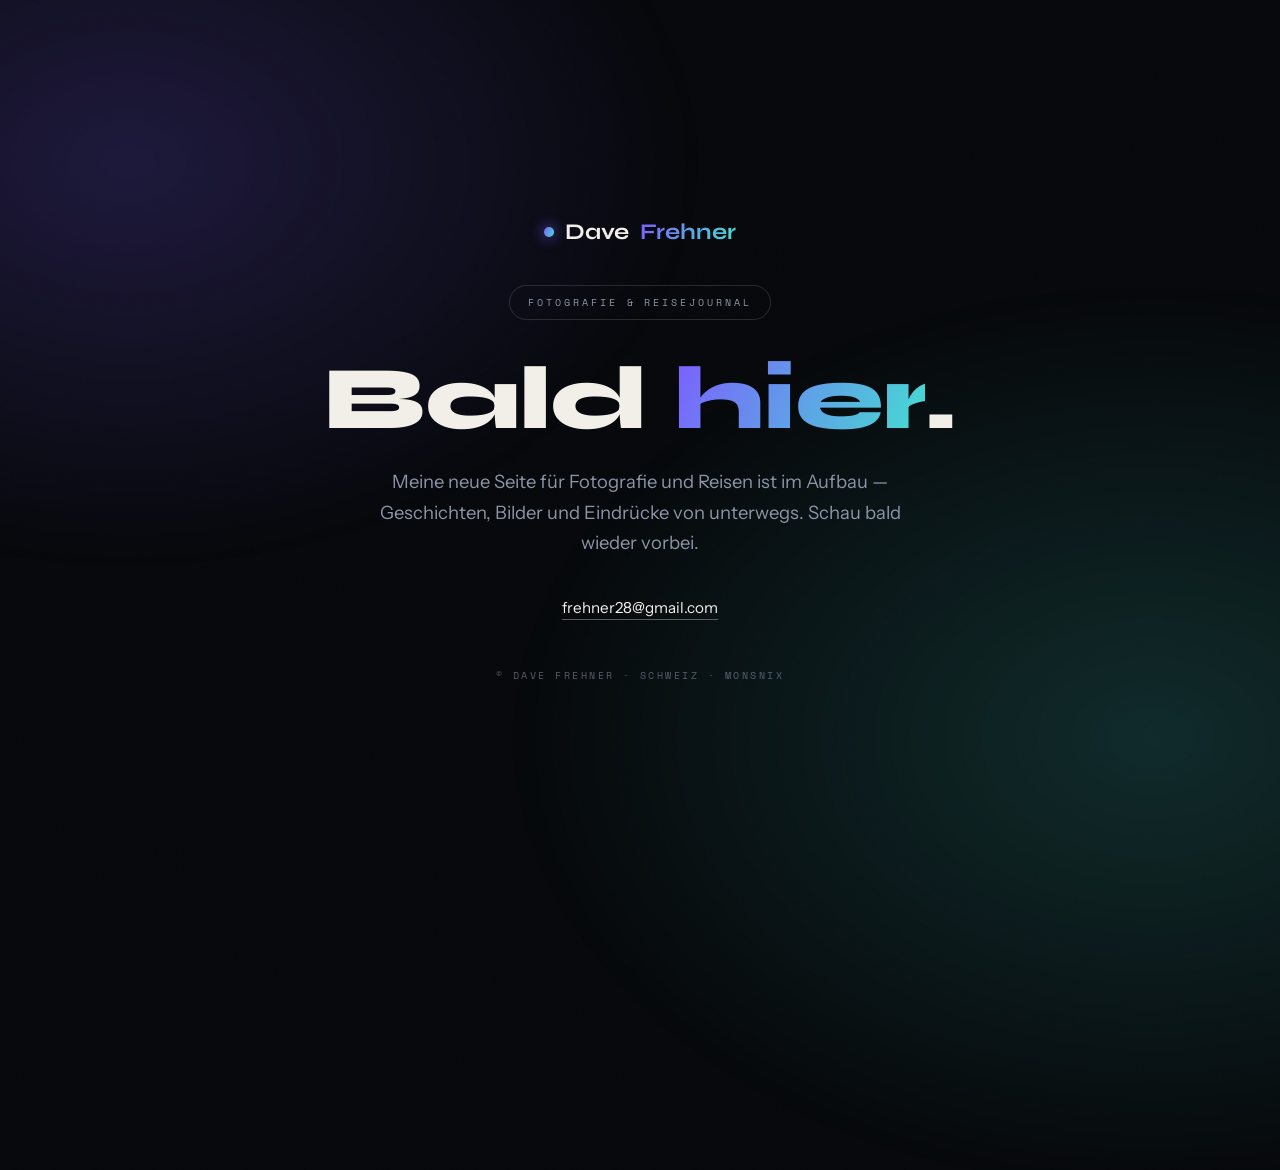
==== commit e3592733: "Design-Relaunch Synapse: Scroll-Intro, Neuronen-Menue, neues Farb/Font-System" ====
--- a/index.html
+++ b/index.html
@@ -3,77 +3,57 @@
 <head>
 <meta charset="utf-8">
 <meta name="viewport" content="width=device-width, initial-scale=1">
-<title>Dave Frehner — Fotografie &amp; Reisen</title>
+<title>Monsnix — Dave Frehner · Fotografie &amp; Reisen</title>
 <meta name="description" content="Die neue Foto- und Reise-Seite von Dave Frehner entsteht. Bald hier.">
 <meta name="robots" content="noindex">
 <link rel="preconnect" href="https://fonts.googleapis.com">
 <link rel="preconnect" href="https://fonts.gstatic.com" crossorigin>
-<link href="https://fonts.googleapis.com/css2?family=Fraunces:ital,opsz,wght@0,9..144,400;0,9..144,600;1,9..144,500&family=Inter:wght@400;500&display=swap" rel="stylesheet">
+<link href="https://fonts.googleapis.com/css2?family=Syne:wght@400;600;700;800&family=Instrument+Sans:wght@400;500&family=Space+Mono&display=swap" rel="stylesheet">
 <style>
-  :root{
-    --bg:#0b0b0d; --text:#f4f2ee; --muted:#a5a1a0;
-    --grad:linear-gradient(100deg,#ff9a62,#ff7d8a 35%,#8aa0ff 70%,#7bdff2);
-  }
+  :root{--bg:#06080b;--ink:#f2efe9;--mut:#8b94a7;--vio:#7c5cff;--cya:#43e0d0;
+    --grad:linear-gradient(115deg,#7c5cff,#43e0d0)}
   *{box-sizing:border-box;margin:0;padding:0}
   html,body{height:100%}
-  body{
-    background:var(--bg); color:var(--text);
-    font-family:"Inter",system-ui,sans-serif;
-    min-height:100dvh; display:flex; align-items:center; justify-content:center;
-    padding:2rem; overflow:hidden; position:relative;
-  }
-  body::before{
-    content:""; position:absolute; inset:-30%; z-index:0;
-    background:
-      radial-gradient(40% 40% at 25% 30%, rgba(255,140,90,.18), transparent 70%),
-      radial-gradient(45% 45% at 75% 70%, rgba(120,160,255,.16), transparent 70%),
-      radial-gradient(35% 35% at 60% 25%, rgba(123,223,242,.10), transparent 70%);
-    filter:blur(10px);
-    animation:drift 18s ease-in-out infinite alternate;
-  }
-  @keyframes drift{from{transform:translate3d(-2%, -1%,0) scale(1)}to{transform:translate3d(2%,2%,0) scale(1.08)}}
-  .wrap{position:relative; z-index:1; text-align:center; max-width:44rem}
-  .brand{
-    font-family:"Fraunces",serif; font-weight:600; font-size:1.5rem;
-    letter-spacing:.01em; margin-bottom:2.5rem;
-  }
-  .brand em{font-style:italic; font-weight:500;
-    background:var(--grad); -webkit-background-clip:text; background-clip:text; color:transparent;}
-  .badge{
-    display:inline-flex; align-items:center; gap:.5rem;
-    font-size:.72rem; letter-spacing:.18em; text-transform:uppercase;
-    color:var(--muted); border:1px solid rgba(255,255,255,.14);
-    padding:.5rem 1rem; border-radius:999px; margin-bottom:2rem;
-  }
-  .badge .dot{width:.5rem; height:.5rem; border-radius:50%;
-    background:linear-gradient(90deg,#ff8a5b,#7bdff2); box-shadow:0 0 12px rgba(255,140,90,.7)}
-  h1{
-    font-family:"Fraunces",serif; font-weight:600; line-height:1.02;
-    font-size:clamp(2.6rem,8vw,5rem); letter-spacing:-.01em; margin-bottom:1.4rem;
-  }
-  h1 .g{background:var(--grad); -webkit-background-clip:text; background-clip:text; color:transparent;}
-  p.lead{
-    color:var(--muted); font-size:clamp(1rem,2.4vw,1.2rem); line-height:1.6;
-    max-width:34rem; margin:0 auto 2.4rem;
-  }
-  .contact{
-    display:inline-block; color:var(--text); text-decoration:none;
-    font-size:.95rem; border-bottom:1px solid rgba(255,255,255,.35);
-    padding-bottom:2px; transition:border-color .2s,color .2s;
-  }
-  .contact:hover{color:#fff; border-color:#fff}
-  .foot{margin-top:3rem; font-size:.8rem; color:rgba(165,161,160,.6)}
+  body{background:var(--bg);color:var(--ink);font-family:"Instrument Sans",system-ui,sans-serif;
+    min-height:100dvh;display:flex;align-items:center;justify-content:center;padding:2rem;
+    overflow:hidden;position:relative;-webkit-font-smoothing:antialiased}
+  body::before{content:"";position:absolute;inset:-30%;z-index:0;
+    background:radial-gradient(40% 40% at 25% 30%,rgba(124,92,255,.20),transparent 70%),
+      radial-gradient(45% 45% at 75% 70%,rgba(67,224,208,.16),transparent 70%);
+    filter:blur(10px);animation:drift 18s ease-in-out infinite alternate}
+  @keyframes drift{from{transform:translate3d(-2%,-1%,0) scale(1)}to{transform:translate3d(2%,2%,0) scale(1.08)}}
+  body::after{content:"";position:fixed;inset:-50%;z-index:2;pointer-events:none;opacity:.05;mix-blend-mode:overlay;
+    background-image:url("data:image/svg+xml,%3Csvg xmlns='http://www.w3.org/2000/svg' width='300' height='300'%3E%3Cfilter id='n'%3E%3CfeTurbulence type='fractalNoise' baseFrequency='0.9' numOctaves='2'/%3E%3C/filter%3E%3Crect width='300' height='300' filter='url(%23n)' opacity='0.55'/%3E%3C/svg%3E")}
+  .wrap{position:relative;z-index:1;text-align:center;max-width:44rem}
+  .brand{font-family:"Syne",sans-serif;font-weight:700;font-size:1.4rem;margin-bottom:2.5rem;
+    display:inline-flex;align-items:center;gap:.7rem}
+  .brand .dot{width:.6rem;height:.6rem;border-radius:50%;background:var(--grad);
+    box-shadow:0 0 14px rgba(124,92,255,.9);animation:pul 2.6s ease-in-out infinite}
+  @keyframes pul{0%,100%{transform:scale(1)}50%{transform:scale(.55)}}
+  .brand em{font-style:normal;background:var(--grad);-webkit-background-clip:text;background-clip:text;color:transparent}
+  .badge{display:inline-flex;align-items:center;gap:.6rem;font-family:"Space Mono",monospace;
+    font-size:.62rem;letter-spacing:.3em;text-transform:uppercase;color:var(--mut);
+    border:1px solid rgba(242,239,233,.14);padding:.55rem 1.1rem;border-radius:999px;margin-bottom:2.2rem}
+  h1{font-family:"Syne",sans-serif;font-weight:800;line-height:1;letter-spacing:-.01em;
+    font-size:clamp(2.8rem,9vw,5.6rem);margin-bottom:1.4rem}
+  h1 .g{background:var(--grad);-webkit-background-clip:text;background-clip:text;color:transparent}
+  p.lead{color:var(--mut);font-size:clamp(1rem,2.4vw,1.15rem);line-height:1.65;max-width:33rem;margin:0 auto 2.4rem}
+  .contact{display:inline-block;color:var(--ink);text-decoration:none;font-size:.95rem;
+    border-bottom:1px solid rgba(242,239,233,.35);padding-bottom:2px;transition:all .25s}
+  .contact:hover{color:var(--cya);border-color:var(--cya)}
+  .foot{margin-top:3rem;font-family:"Space Mono",monospace;font-size:.6rem;letter-spacing:.26em;
+    text-transform:uppercase;color:rgba(139,148,167,.6)}
 </style>
 </head>
 <body>
   <main class="wrap">
-    <div class="brand">Dave <em>Frehner</em></div>
-    <span class="badge"><span class="dot"></span>Fotografie &amp; Reiseblog</span>
+    <div class="brand"><span class="dot"></span>Dave <em>Frehner</em></div><br>
+    <span class="badge">Fotografie &amp; Reisejournal</span>
     <h1>Bald <span class="g">hier</span>.</h1>
     <p class="lead">Meine neue Seite für Fotografie und Reisen ist im Aufbau —
       Geschichten, Bilder und Eindrücke von unterwegs. Schau bald wieder vorbei.</p>
     <a class="contact" href="mailto:frehner28@gmail.com">frehner28@gmail.com</a>
-    <div class="foot">© Dave Frehner · Schweiz</div>
+    <div class="foot">© Dave Frehner · Schweiz · Monsnix</div>
   </main>
 </body>
 </html>
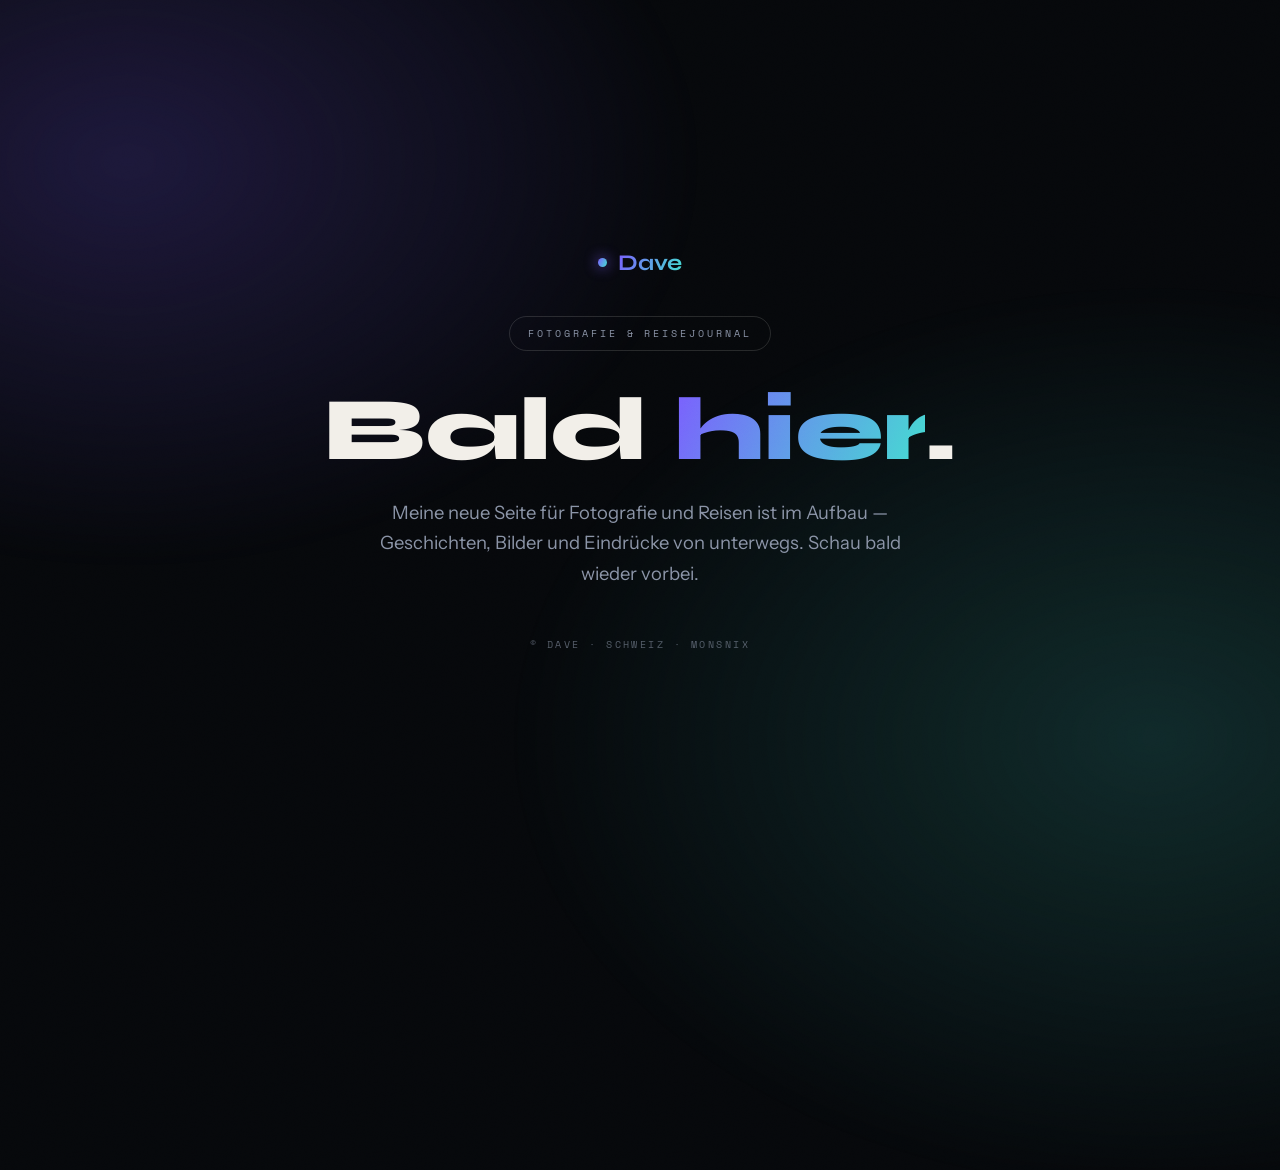
==== commit d4ace1ce: "Add files via upload" ====
--- a/index.html
+++ b/index.html
@@ -3,12 +3,30 @@
 <head>
 <meta charset="utf-8">
 <meta name="viewport" content="width=device-width, initial-scale=1">
-<title>Monsnix — Dave Frehner · Fotografie &amp; Reisen</title>
-<meta name="description" content="Die neue Foto- und Reise-Seite von Dave Frehner entsteht. Bald hier.">
+<title>Monsnix — Fotografie &amp; Reisen</title>
+<meta name="description" content="Die neue Foto- und Reise-Seite von Dave entsteht. Bald hier.">
 <meta name="robots" content="noindex">
 <link rel="preconnect" href="https://fonts.googleapis.com">
 <link rel="preconnect" href="https://fonts.gstatic.com" crossorigin>
 <link href="https://fonts.googleapis.com/css2?family=Syne:wght@400;600;700;800&family=Instrument+Sans:wght@400;500&family=Space+Mono&display=swap" rel="stylesheet">
+<meta name="theme-color" content="#06080b">
+<link rel="icon" type="image/svg+xml" href="favicon.svg">
+<link rel="apple-touch-icon" href="apple-touch-icon.png">
+<link rel="canonical" href="https://monsnix.com/">
+<link rel="alternate" type="application/rss+xml" title="Monsnix Reiseberichte" href="https://monsnix.com/feed.xml">
+<meta property="og:type" content="website">
+<meta property="og:site_name" content="Monsnix">
+<meta property="og:title" content="Monsnix — Reisejournal von Dave">
+<meta property="og:description" content="Die neue Reise- und Foto-Seite von Dave entsteht. Bald hier.">
+<meta property="og:url" content="https://monsnix.com/">
+<meta property="og:image" content="https://monsnix.com/og-image.png">
+<meta property="og:image:width" content="1200">
+<meta property="og:image:height" content="630">
+<meta property="og:locale" content="de_CH">
+<meta name="twitter:card" content="summary_large_image">
+<meta name="twitter:title" content="Monsnix — Reisejournal von Dave">
+<meta name="twitter:description" content="Die neue Reise- und Foto-Seite von Dave entsteht. Bald hier.">
+<meta name="twitter:image" content="https://monsnix.com/og-image.png">
 <style>
   :root{--bg:#06080b;--ink:#f2efe9;--mut:#8b94a7;--vio:#7c5cff;--cya:#43e0d0;
     --grad:linear-gradient(115deg,#7c5cff,#43e0d0)}
@@ -47,13 +65,12 @@
 </head>
 <body>
   <main class="wrap">
-    <div class="brand"><span class="dot"></span>Dave <em>Frehner</em></div><br>
+    <div class="brand"><span class="dot"></span><em>Dave</em></div><br>
     <span class="badge">Fotografie &amp; Reisejournal</span>
     <h1>Bald <span class="g">hier</span>.</h1>
     <p class="lead">Meine neue Seite für Fotografie und Reisen ist im Aufbau —
       Geschichten, Bilder und Eindrücke von unterwegs. Schau bald wieder vorbei.</p>
-    <a class="contact" href="mailto:frehner28@gmail.com">frehner28@gmail.com</a>
-    <div class="foot">© Dave Frehner · Schweiz · Monsnix</div>
+    <div class="foot">© Dave · Schweiz · Monsnix</div>
   </main>
 </body>
 </html>
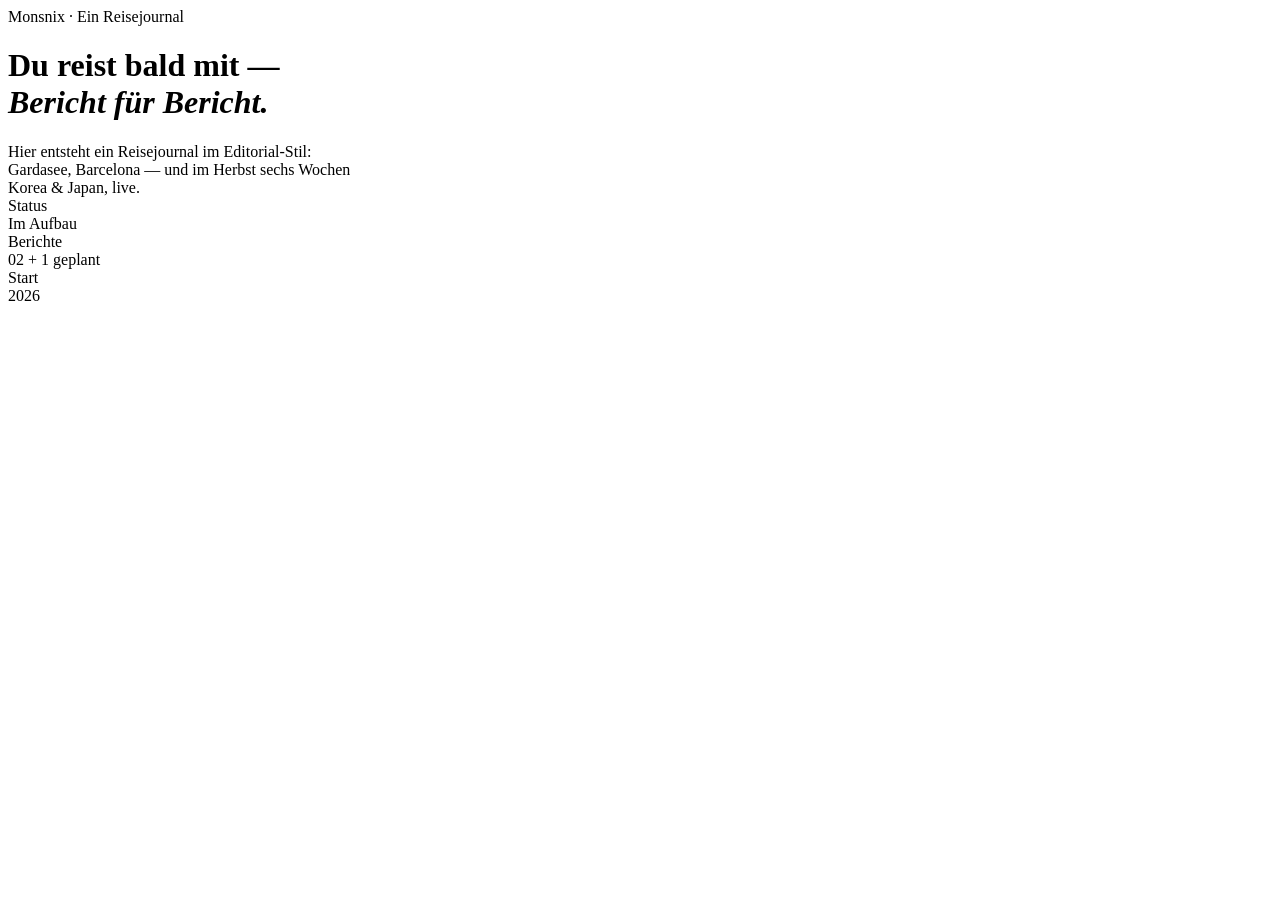
==== commit 498ffc90: "v3.0 Editorial-Redesign: Seiten" ====
--- a/index.html
+++ b/index.html
@@ -1,76 +1,27 @@
 <!DOCTYPE html>
-<html lang="de">
+<html lang="de-CH">
 <head>
 <meta charset="utf-8">
 <meta name="viewport" content="width=device-width, initial-scale=1">
-<title>Monsnix — Fotografie &amp; Reisen</title>
-<meta name="description" content="Die neue Foto- und Reise-Seite von Dave entsteht. Bald hier.">
-<meta name="robots" content="noindex">
-<link rel="preconnect" href="https://fonts.googleapis.com">
-<link rel="preconnect" href="https://fonts.gstatic.com" crossorigin>
-<link href="https://fonts.googleapis.com/css2?family=Syne:wght@400;600;700;800&family=Instrument+Sans:wght@400;500&family=Space+Mono&display=swap" rel="stylesheet">
-<meta name="theme-color" content="#06080b">
-<link rel="icon" type="image/svg+xml" href="favicon.svg">
-<link rel="apple-touch-icon" href="apple-touch-icon.png">
-<link rel="canonical" href="https://monsnix.com/">
-<link rel="alternate" type="application/rss+xml" title="Monsnix Reiseberichte" href="https://monsnix.com/feed.xml">
-<meta property="og:type" content="website">
-<meta property="og:site_name" content="Monsnix">
-<meta property="og:title" content="Monsnix — Reisejournal von Dave">
-<meta property="og:description" content="Die neue Reise- und Foto-Seite von Dave entsteht. Bald hier.">
-<meta property="og:url" content="https://monsnix.com/">
-<meta property="og:image" content="https://monsnix.com/og-image.png">
-<meta property="og:image:width" content="1200">
-<meta property="og:image:height" content="630">
-<meta property="og:locale" content="de_CH">
-<meta name="twitter:card" content="summary_large_image">
-<meta name="twitter:title" content="Monsnix — Reisejournal von Dave">
-<meta name="twitter:description" content="Die neue Reise- und Foto-Seite von Dave entsteht. Bald hier.">
-<meta name="twitter:image" content="https://monsnix.com/og-image.png">
-<style>
-  :root{--bg:#06080b;--ink:#f2efe9;--mut:#8b94a7;--vio:#7c5cff;--cya:#43e0d0;
-    --grad:linear-gradient(115deg,#7c5cff,#43e0d0)}
-  *{box-sizing:border-box;margin:0;padding:0}
-  html,body{height:100%}
-  body{background:var(--bg);color:var(--ink);font-family:"Instrument Sans",system-ui,sans-serif;
-    min-height:100dvh;display:flex;align-items:center;justify-content:center;padding:2rem;
-    overflow:hidden;position:relative;-webkit-font-smoothing:antialiased}
-  body::before{content:"";position:absolute;inset:-30%;z-index:0;
-    background:radial-gradient(40% 40% at 25% 30%,rgba(124,92,255,.20),transparent 70%),
-      radial-gradient(45% 45% at 75% 70%,rgba(67,224,208,.16),transparent 70%);
-    filter:blur(10px);animation:drift 18s ease-in-out infinite alternate}
-  @keyframes drift{from{transform:translate3d(-2%,-1%,0) scale(1)}to{transform:translate3d(2%,2%,0) scale(1.08)}}
-  body::after{content:"";position:fixed;inset:-50%;z-index:2;pointer-events:none;opacity:.05;mix-blend-mode:overlay;
-    background-image:url("data:image/svg+xml,%3Csvg xmlns='http://www.w3.org/2000/svg' width='300' height='300'%3E%3Cfilter id='n'%3E%3CfeTurbulence type='fractalNoise' baseFrequency='0.9' numOctaves='2'/%3E%3C/filter%3E%3Crect width='300' height='300' filter='url(%23n)' opacity='0.55'/%3E%3C/svg%3E")}
-  .wrap{position:relative;z-index:1;text-align:center;max-width:44rem}
-  .brand{font-family:"Syne",sans-serif;font-weight:700;font-size:1.4rem;margin-bottom:2.5rem;
-    display:inline-flex;align-items:center;gap:.7rem}
-  .brand .dot{width:.6rem;height:.6rem;border-radius:50%;background:var(--grad);
-    box-shadow:0 0 14px rgba(124,92,255,.9);animation:pul 2.6s ease-in-out infinite}
-  @keyframes pul{0%,100%{transform:scale(1)}50%{transform:scale(.55)}}
-  .brand em{font-style:normal;background:var(--grad);-webkit-background-clip:text;background-clip:text;color:transparent}
-  .badge{display:inline-flex;align-items:center;gap:.6rem;font-family:"Space Mono",monospace;
-    font-size:.62rem;letter-spacing:.3em;text-transform:uppercase;color:var(--mut);
-    border:1px solid rgba(242,239,233,.14);padding:.55rem 1.1rem;border-radius:999px;margin-bottom:2.2rem}
-  h1{font-family:"Syne",sans-serif;font-weight:800;line-height:1;letter-spacing:-.01em;
-    font-size:clamp(2.8rem,9vw,5.6rem);margin-bottom:1.4rem}
-  h1 .g{background:var(--grad);-webkit-background-clip:text;background-clip:text;color:transparent}
-  p.lead{color:var(--mut);font-size:clamp(1rem,2.4vw,1.15rem);line-height:1.65;max-width:33rem;margin:0 auto 2.4rem}
-  .contact{display:inline-block;color:var(--ink);text-decoration:none;font-size:.95rem;
-    border-bottom:1px solid rgba(242,239,233,.35);padding-bottom:2px;transition:all .25s}
-  .contact:hover{color:var(--cya);border-color:var(--cya)}
-  .foot{margin-top:3rem;font-family:"Space Mono",monospace;font-size:.6rem;letter-spacing:.26em;
-    text-transform:uppercase;color:rgba(139,148,167,.6)}
-</style>
+<title>Monsnix — Ein Reisejournal</title>
+<meta name="description" content="Monsnix — ein Reisejournal. Bald liest du hier mit, Bericht für Bericht.">
+<link rel="icon" href="favicon.svg" type="image/svg+xml">
+<script src="assets/js/theme.js"></script>
+<link rel="stylesheet" href="assets/css/style.css">
 </head>
 <body>
-  <main class="wrap">
-    <div class="brand"><span class="dot"></span><em>Dave</em></div><br>
-    <span class="badge">Fotografie &amp; Reisejournal</span>
-    <h1>Bald <span class="g">hier</span>.</h1>
-    <p class="lead">Meine neue Seite für Fotografie und Reisen ist im Aufbau —
-      Geschichten, Bilder und Eindrücke von unterwegs. Schau bald wieder vorbei.</p>
-    <div class="foot">© Dave · Schweiz · Monsnix</div>
-  </main>
+
+<main class="err" style="min-height:100vh">
+  <div class="code">Monsnix · Ein Reisejournal</div>
+  <h1>Du reist bald mit —<br><em>Bericht für Bericht.</em></h1>
+  <p style="color:var(--body);max-width:46ch;margin:0">Hier entsteht ein Reisejournal im Editorial-Stil: Gardasee, Barcelona — und im Herbst sechs Wochen Korea &amp; Japan, live.</p>
+  <div class="datastrip" style="max-width:520px;width:100%">
+    <div><div class="k">Status</div><div class="v">Im Aufbau</div></div>
+    <div><div class="k">Berichte</div><div class="v">02 + 1 geplant</div></div>
+    <div><div class="k">Start</div><div class="v">2026</div></div>
+  </div>
+</main>
+
+<script src="assets/js/main.js"></script>
 </body>
 </html>
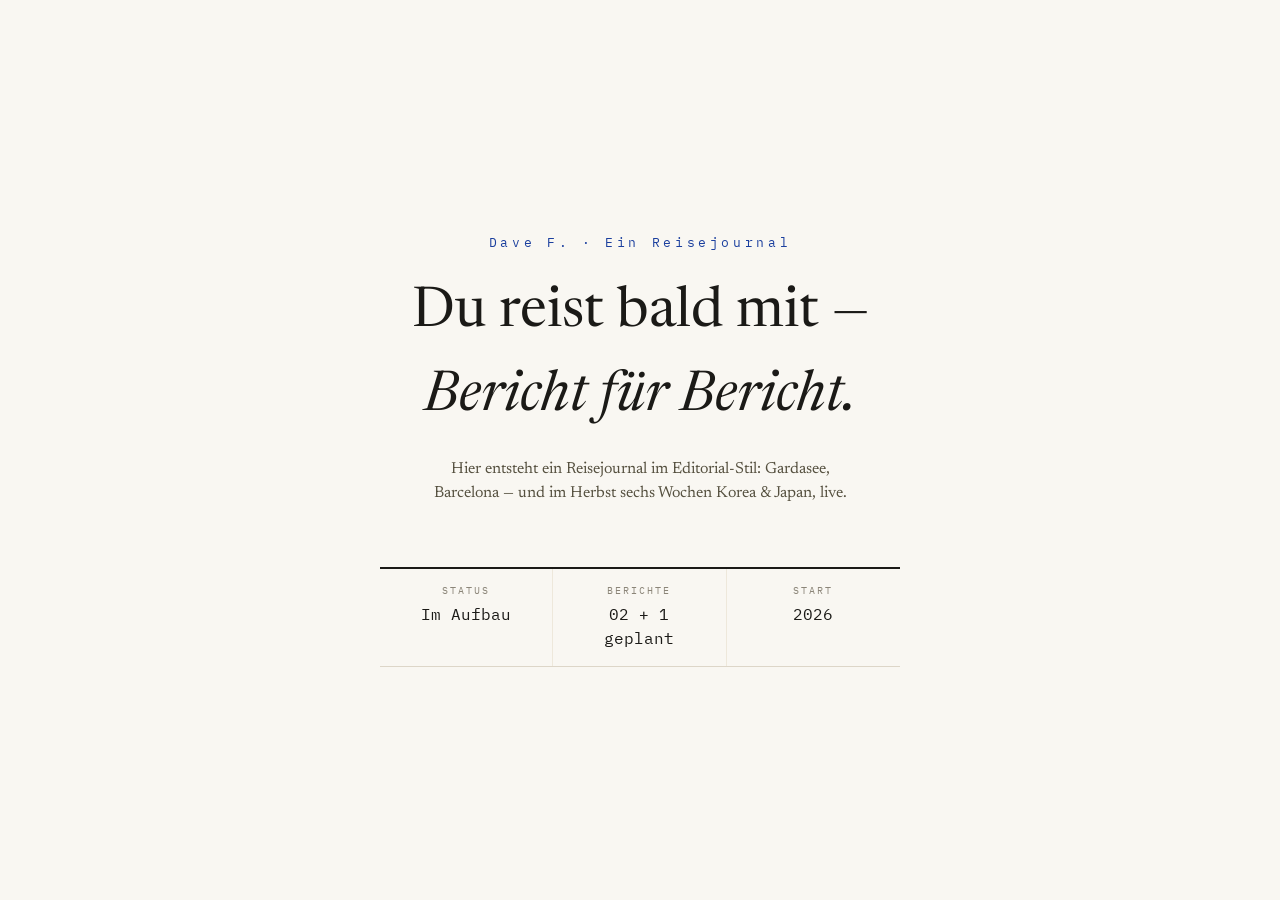
==== commit 7568569c: "v3.1 Dave F.: Rebranding, Impressum/Datenschutz, Icons" ====
--- a/index.html
+++ b/index.html
@@ -3,8 +3,8 @@
 <head>
 <meta charset="utf-8">
 <meta name="viewport" content="width=device-width, initial-scale=1">
-<title>Monsnix — Ein Reisejournal</title>
-<meta name="description" content="Monsnix — ein Reisejournal. Bald liest du hier mit, Bericht für Bericht.">
+<title>Dave F. — Ein Reisejournal</title>
+<meta name="description" content="Ein Reisejournal von Dave F. Bald liest du hier mit, Bericht für Bericht.">
 <link rel="icon" href="favicon.svg" type="image/svg+xml">
 <script src="assets/js/theme.js"></script>
 <link rel="stylesheet" href="assets/css/style.css">
@@ -12,7 +12,7 @@
 <body>
 
 <main class="err" style="min-height:100vh">
-  <div class="code">Monsnix · Ein Reisejournal</div>
+  <div class="code">Dave F. · Ein Reisejournal</div>
   <h1>Du reist bald mit —<br><em>Bericht für Bericht.</em></h1>
   <p style="color:var(--body);max-width:46ch;margin:0">Hier entsteht ein Reisejournal im Editorial-Stil: Gardasee, Barcelona — und im Herbst sechs Wochen Korea &amp; Japan, live.</p>
   <div class="datastrip" style="max-width:520px;width:100%">
--- a/assets/css/style.css
+++ b/assets/css/style.css
@@ -0,0 +1,240 @@
+/* ============================================================
+   MONSNIX v3.0 — Editorial-Redesign
+   Reisejournal · Serif (Newsreader) + Mono (IBM Plex Mono)
+   Tag/Nacht über CSS Custom Properties · Radius 0 · Linien statt Schatten
+   ============================================================ */
+
+/* ---------- Fonts (selbst gehostet) ---------- */
+@font-face{font-family:'Newsreader';font-style:normal;font-display:swap;font-weight:200 800;
+  src:url(../fonts/newsreader-latin-opsz-normal.woff2) format('woff2-variations');
+  unicode-range:U+0000-00FF,U+0131,U+0152-0153,U+02BB-02BC,U+02C6,U+02DA,U+02DC,U+0304,U+0308,U+0329,U+2000-206F,U+20AC,U+2122,U+2191,U+2193,U+2212,U+2215,U+FEFF,U+FFFD}
+@font-face{font-family:'Newsreader';font-style:italic;font-display:swap;font-weight:200 800;
+  src:url(../fonts/newsreader-latin-opsz-italic.woff2) format('woff2-variations');
+  unicode-range:U+0000-00FF,U+0131,U+0152-0153,U+02BB-02BC,U+02C6,U+02DA,U+02DC,U+0304,U+0308,U+0329,U+2000-206F,U+20AC,U+2122,U+2191,U+2193,U+2212,U+2215,U+FEFF,U+FFFD}
+@font-face{font-family:'Newsreader';font-style:normal;font-display:swap;font-weight:200 800;
+  src:url(../fonts/newsreader-latin-ext-opsz-normal.woff2) format('woff2-variations');
+  unicode-range:U+0100-02BA,U+02BD-02C5,U+02C7-02CC,U+02CE-02D7,U+02DD-02FF,U+0304,U+0308,U+0329,U+1D00-1DBF,U+1E00-1E9F,U+1EF2-1EFF,U+2020,U+20A0-20AB,U+20AD-20C0,U+2113,U+2C60-2C7F,U+A720-A7FF}
+@font-face{font-family:'Newsreader';font-style:italic;font-display:swap;font-weight:200 800;
+  src:url(../fonts/newsreader-latin-ext-opsz-italic.woff2) format('woff2-variations');
+  unicode-range:U+0100-02BA,U+02BD-02C5,U+02C7-02CC,U+02CE-02D7,U+02DD-02FF,U+0304,U+0308,U+0329,U+1D00-1DBF,U+1E00-1E9F,U+1EF2-1EFF,U+2020,U+20A0-20AB,U+20AD-20C0,U+2113,U+2C60-2C7F,U+A720-A7FF}
+@font-face{font-family:'IBM Plex Mono';font-style:normal;font-display:swap;font-weight:400;
+  src:url(../fonts/ibm-plex-mono-latin-400-normal.woff2) format('woff2')}
+@font-face{font-family:'IBM Plex Mono';font-style:normal;font-display:swap;font-weight:500;
+  src:url(../fonts/ibm-plex-mono-latin-500-normal.woff2) format('woff2')}
+
+/* ---------- Design-Token (Handoff-Tabelle, exakt) ---------- */
+:root{
+  --bg:#f9f7f2; --ink:#1b1a17; --card:#fff; --line:#ddd6c8; --line2:#eee8db;
+  --muted:#8b8578; --muted2:#a39b8a; --body:#55503f; --tile:#f4f0e7; --hover:#f1ede2;
+  --accent:#1b3f9e; --accentBg:#1b3f9e; --accentBgHover:#142f78;
+  --accentSoft:rgba(27,63,158,.08); --accentSoft2:rgba(27,63,158,.15); --accentFill:rgba(27,63,158,.07);
+  --ok:#2e7d4f; --warn:#b58a1e; --bad:#8a1e2d; --info:#3d7ea6;
+  --serif:'Newsreader',Georgia,serif;
+  --mono:'IBM Plex Mono',ui-monospace,SFMono-Regular,Menlo,monospace;
+}
+html[data-theme="dark"]{
+  --bg:#161512; --ink:#ece8dd; --card:#1e1c17; --line:#3b382e; --line2:#2b2822;
+  --muted:#a29a87; --muted2:#7f786a; --body:#c7c0af; --tile:#26231c; --hover:#201e18;
+  --accent:#8ea9ef; --accentBg:#3457b8; --accentBgHover:#4a6fd6;
+  --accentSoft:rgba(142,169,239,.12); --accentSoft2:rgba(142,169,239,.22); --accentFill:rgba(142,169,239,.08);
+  --ok:#6fce9a; --warn:#d9ad4a; --bad:#e08a94; --info:#7ab8d9;
+}
+
+/* ---------- Basis ---------- */
+*,*::before,*::after{box-sizing:border-box}
+html{scroll-behavior:smooth}
+body{margin:0;background:var(--bg);color:var(--ink);font-family:var(--serif);
+  font-optical-sizing:auto;line-height:1.5;-webkit-font-smoothing:antialiased;
+  transition:background .25s ease,color .25s ease}
+img,svg,video{display:block;max-width:100%}
+a{color:var(--accent)}
+a:hover{color:var(--accentBgHover)}
+html[data-theme="dark"] a:hover{color:#b7c8f5}
+input,textarea,button,select{font-family:inherit;font-size:inherit}
+input:focus,textarea:focus{outline:1.5px solid var(--accent)}
+::selection{background:var(--accentSoft2)}
+
+/* Utility-Typo */
+.mono{font-family:var(--mono)}
+.kicker{font-family:var(--mono);font-size:11px;letter-spacing:.24em;text-transform:uppercase;color:var(--accent)}
+.label{font-family:var(--mono);font-size:11px;letter-spacing:.22em;text-transform:uppercase;color:var(--muted)}
+.skip-link{position:absolute;left:-9999px;top:0;background:var(--accentBg);color:#f9f7f2;
+  padding:10px 16px;font-family:var(--mono);font-size:12px;z-index:99}
+.skip-link:focus{left:0}
+
+/* ---------- Header / Nav ---------- */
+.site-header{display:flex;align-items:center;justify-content:space-between;gap:16px;
+  padding:24px 6vw;border-bottom:1px solid var(--ink)}
+.brand{text-decoration:none;color:var(--ink);font-family:var(--mono);font-size:12px;
+  letter-spacing:.28em;text-transform:uppercase;font-weight:500;white-space:nowrap}
+.brand:hover{color:var(--accent)}
+.site-nav{display:flex;align-items:center;gap:30px;font-family:var(--mono);font-size:11.5px;
+  letter-spacing:.1em;text-transform:uppercase}
+.site-nav a{text-decoration:none;color:var(--muted)}
+.site-nav a:hover{color:var(--ink)}
+.site-nav a[aria-current="page"]{color:var(--accent)}
+.theme-toggle{background:none;border:1px solid var(--line);border-radius:99px;width:30px;height:30px;
+  color:var(--muted);cursor:pointer;font-size:13px;line-height:1;padding:0;flex:none}
+.theme-toggle:hover{color:var(--ink);border-color:var(--muted)}
+
+/* ---------- Layout-Container ---------- */
+.wrap{max-width:1400px;margin:0 auto;padding-left:6vw;padding-right:6vw}
+
+/* ---------- Hero (Startseite) ---------- */
+.hero{padding-top:76px;padding-bottom:64px;display:grid;grid-template-columns:1.2fr .8fr;
+  gap:56px;align-items:end}
+.hero-copy{display:flex;flex-direction:column;gap:22px}
+.hero h1{margin:0;font-size:clamp(44px,5vw,68px);line-height:1.05;font-weight:400;text-wrap:balance}
+.hero .lead{margin:0;font-size:18px;line-height:1.65;color:var(--body);max-width:46ch}
+.hero figure{margin:0;display:flex;flex-direction:column;gap:10px}
+.figcap{font-family:var(--mono);font-size:10.5px;color:var(--muted);letter-spacing:.02em}
+
+/* Foto-Platzhalter (werden durch echte Fotos ersetzt) */
+.ph{display:flex;align-items:center;justify-content:center;font-family:var(--mono);
+  font-size:10px;letter-spacing:.14em;color:#f9f7f2;text-transform:uppercase}
+
+/* ---------- Index-Liste ---------- */
+.index-head{display:flex;align-items:baseline;justify-content:space-between;
+  border-top:2px solid var(--ink);padding-top:20px}
+.index-head h2{margin:0;font-family:var(--mono);font-size:11.5px;letter-spacing:.24em;
+  text-transform:uppercase;font-weight:500}
+.index-count{font-family:var(--mono);font-size:11.5px;color:var(--muted)}
+.index-row{display:grid;grid-template-columns:70px 140px 1fr auto;gap:26px;align-items:baseline;
+  padding:26px 0;border-bottom:1px solid var(--line);text-decoration:none;color:var(--ink)}
+a.index-row:hover{background:var(--hover);color:var(--ink)}
+.index-row:last-of-type{border-bottom:0}
+.ix-no{font-family:var(--mono);font-size:12px;color:var(--accent)}
+.ix-date{font-family:var(--mono);font-size:12px;color:var(--muted)}
+.ix-title{font-size:25px;font-weight:500;line-height:1.25}
+.ix-sub{font-size:14.5px;color:var(--body);font-style:italic}
+.ix-read{font-family:var(--mono);font-size:11.5px;color:var(--accent);white-space:nowrap}
+.pill{font-family:var(--mono);font-size:11px;letter-spacing:.1em;text-transform:uppercase;
+  border:1px solid var(--accent);color:var(--accent);padding:5px 12px;border-radius:99px;white-space:nowrap}
+.pill-live{border-color:var(--ok);color:var(--ok)}
+.index-row.is-future .ix-title,.index-row.is-future .ix-sub{color:var(--muted)}
+
+/* ---------- Archiv-Teaser ---------- */
+.archive-teaser{margin-top:40px;border-top:2px solid var(--ink);padding-top:30px;padding-bottom:44px;
+  display:flex;justify-content:space-between;align-items:center;gap:30px;flex-wrap:wrap}
+.archive-teaser .line2{font-size:22px;font-style:italic;margin-top:4px}
+.thumbs{display:flex;gap:10px;flex-wrap:wrap}
+.thumbs .th{width:96px;height:70px;object-fit:cover}
+
+/* ---------- Footer ---------- */
+.site-footer{display:flex;justify-content:space-between;gap:14px;flex-wrap:wrap;
+  padding:18px 6vw;border-top:1px solid var(--line);
+  font-family:var(--mono);font-size:11px;color:var(--muted)}
+.site-footer a{color:var(--muted);text-decoration:none}
+.site-footer a:hover{color:var(--ink)}
+#yr{cursor:text}
+
+/* ---------- Artikel («Ausgabe») ---------- */
+.article-head{padding-top:64px;padding-bottom:34px;max-width:900px}
+.article-meta{display:flex;gap:22px;flex-wrap:wrap;font-family:var(--mono);font-size:12px;color:var(--muted)}
+.article-meta .no{color:var(--accent)}
+.article-head h1{margin:18px 0 0;font-size:clamp(38px,4.6vw,60px);line-height:1.08;font-weight:400;text-wrap:balance}
+.article-head .standfirst{margin:18px 0 0;font-size:19px;line-height:1.6;color:var(--body);font-style:italic;max-width:52ch}
+
+/* Datenleiste */
+.datastrip{border-top:2px solid var(--ink);border-bottom:1px solid var(--line);
+  display:grid;grid-template-columns:repeat(auto-fit,minmax(130px,1fr));margin-top:44px}
+.datastrip>div{padding:14px 18px 16px;border-right:1px solid var(--line2)}
+.datastrip>div:last-child{border-right:0}
+.datastrip .k{font-family:var(--mono);font-size:10px;letter-spacing:.2em;text-transform:uppercase;color:var(--muted)}
+.datastrip .v{font-family:var(--mono);font-size:16px;margin-top:4px}
+
+.prose{max-width:680px;padding-top:44px;padding-bottom:20px;font-size:17.5px;line-height:1.75;color:var(--body)}
+.prose p{margin:0 0 1.5em}
+.prose h2{font-size:27px;font-weight:500;color:var(--ink);margin:2em 0 .7em;line-height:1.2}
+.prose figure{margin:2.4em 0;display:flex;flex-direction:column;gap:10px}
+.prose figure.wide{width:min(900px,100%);}
+.prose blockquote{margin:2.2em 0;padding:0 0 0 22px;border-left:2px solid var(--accent);
+  font-style:italic;font-size:20px;line-height:1.55;color:var(--ink)}
+.dropcap::first-letter{font-size:3.4em;float:left;line-height:.82;padding:.06em .12em 0 0;color:var(--ink)}
+
+.article-nav{border-top:2px solid var(--ink);margin-top:30px;padding-top:26px;padding-bottom:56px;
+  display:flex;justify-content:space-between;gap:20px;flex-wrap:wrap;font-family:var(--mono);font-size:12px}
+.article-nav a{text-decoration:none}
+
+/* ---------- Galerie («Verzeichnis der Abbildungen») ---------- */
+.page-head{padding-top:64px;padding-bottom:40px}
+.page-head h1{margin:14px 0 0;font-size:clamp(38px,4.6vw,58px);line-height:1.08;font-weight:400}
+.page-head .sub{margin:16px 0 0;font-size:18px;line-height:1.6;color:var(--body);max-width:52ch}
+.gal{border-top:2px solid var(--ink);padding-top:34px;padding-bottom:60px;
+  display:grid;grid-template-columns:repeat(3,1fr);gap:34px 26px}
+.gal figure{margin:0;display:flex;flex-direction:column;gap:10px}
+.gal .ph,.gal img{width:100%;height:280px;object-fit:cover}
+.gal figure.tall .ph,.gal figure.tall img{height:380px}
+
+/* ---------- Über mich ---------- */
+.about{display:grid;grid-template-columns:.85fr 1.15fr;gap:56px;align-items:start;
+  border-top:2px solid var(--ink);padding-top:44px;padding-bottom:60px}
+.about figure{margin:0;display:flex;flex-direction:column;gap:10px}
+.about .ph{height:440px}
+.about .prose{padding-top:0;max-width:none}
+.facts{border-top:1px solid var(--line);margin-top:8px}
+.facts>div{display:flex;justify-content:space-between;gap:20px;padding:12px 0;
+  border-bottom:1px solid var(--line2);font-size:14.5px}
+.facts .k{font-family:var(--mono);font-size:11px;letter-spacing:.18em;text-transform:uppercase;color:var(--muted);padding-top:3px}
+.facts .v{font-family:var(--mono);font-size:13px;text-align:right}
+
+/* ---------- Kontakt ---------- */
+.contact{display:grid;grid-template-columns:.9fr 1.1fr;gap:56px;
+  border-top:2px solid var(--ink);padding-top:44px;padding-bottom:64px}
+.contact .note{font-size:16.5px;line-height:1.7;color:var(--body)}
+.form{display:flex;flex-direction:column;gap:16px}
+.form label{display:flex;flex-direction:column;gap:7px}
+.form .lab{font-family:var(--mono);font-size:11px;letter-spacing:.18em;text-transform:uppercase;color:var(--muted)}
+.form input,.form textarea{background:var(--card);border:1px solid var(--line);border-radius:0;
+  padding:13px 15px;color:var(--ink);font-size:15px;font-family:var(--serif)}
+.form textarea{min-height:170px;resize:vertical;line-height:1.6}
+.btn{display:inline-block;background:var(--accentBg);color:#f9f7f2;border:none;border-radius:0;
+  padding:14px 26px;font-family:var(--mono);font-size:12px;letter-spacing:.18em;text-transform:uppercase;
+  cursor:pointer;text-decoration:none;text-align:center}
+.btn:hover{background:var(--accentBgHover);color:#f9f7f2}
+.btn-ghost{background:transparent;color:var(--accent);border:1px solid var(--accent)}
+.btn-ghost:hover{background:var(--accentSoft);color:var(--accent)}
+
+/* ---------- 404 ---------- */
+.err{min-height:60vh;display:flex;flex-direction:column;align-items:center;justify-content:center;
+  text-align:center;gap:18px;padding:60px 6vw}
+.err .code{font-family:var(--mono);font-size:13px;letter-spacing:.28em;color:var(--accent)}
+.err h1{margin:0;font-size:clamp(36px,5vw,56px);font-weight:400}
+
+/* ---------- Reveal (dezent) ---------- */
+@media (prefers-reduced-motion:no-preference){
+  .reveal{opacity:0;transform:translateY(14px);transition:opacity .6s ease,transform .6s ease}
+  .reveal.in{opacity:1;transform:none}
+}
+
+/* ============================================================
+   Mobile — konsequent, nach Lehrgeld v2.x
+   ============================================================ */
+@media (max-width:960px){
+  .hero{grid-template-columns:1fr;gap:36px;padding-top:52px;padding-bottom:48px}
+  .hero figure .ph,.hero figure img{height:240px}
+  .gal{grid-template-columns:repeat(2,1fr)}
+  .about,.contact{grid-template-columns:1fr;gap:36px}
+  .about .ph{height:340px}
+}
+@media (max-width:760px){
+  .site-header{padding:16px 5vw;flex-wrap:wrap}
+  .site-nav{gap:16px;font-size:10.5px;flex-wrap:wrap}
+  .wrap{padding-left:5vw;padding-right:5vw}
+  .hero h1{font-size:clamp(34px,10vw,44px)}
+  .hero .lead{font-size:16.5px}
+  /* Index-Zeilen stapeln: Nr+Datum oben, Titel darunter, Aktion unten */
+  .index-row{grid-template-columns:auto 1fr;grid-template-rows:auto auto auto;
+    gap:6px 18px;padding:20px 0;align-items:center}
+  .ix-no{grid-column:1;grid-row:1}
+  .ix-date{grid-column:2;grid-row:1}
+  .ix-main{grid-column:1 / -1;grid-row:2}
+  .ix-title{font-size:20px}
+  .ix-action{grid-column:1 / -1;grid-row:3;justify-self:start}
+  .archive-teaser{flex-direction:column;align-items:flex-start}
+  .gal{grid-template-columns:1fr}
+  .gal .ph,.gal img,.gal figure.tall .ph,.gal figure.tall img{height:260px}
+  .datastrip>div{padding:12px 14px}
+  .prose{font-size:16.5px}
+  .site-footer{flex-direction:column;gap:8px}
+}
